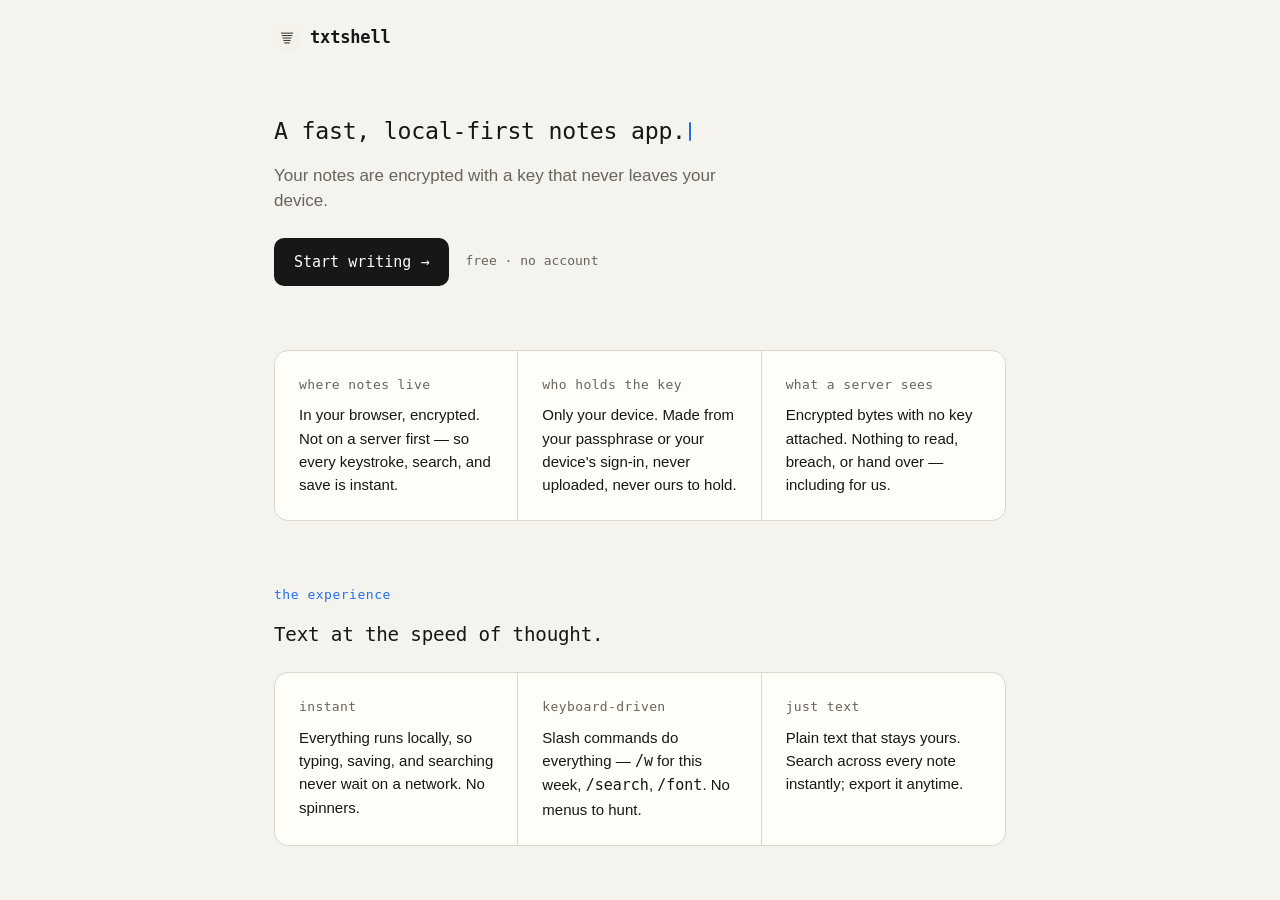
==== index.html @ 30f33d70 "Payments stage 4: copy approved — "Confirm it's you on this device to delete. Try again." Co-Authore" ====
<!DOCTYPE html>
<html lang="en">
  <head>
    <meta charset="UTF-8" />
    <meta name="viewport" content="width=device-width, initial-scale=1.0, viewport-fit=cover" />
    <meta name="description" content="A fast, local-first notes app. Your notes are encrypted with a key that never leaves your device. Not held by us. Unreadable to anyone but you." />
    <title>Txtshell</title>
    <link rel="icon" type="image/svg+xml" href="./logo-shell.svg" />
    <!-- Bump ?v= on every deploy that changes the file — index.html is no-cache,
         so a new URL forces browsers past any stale cached copy. -->
    <link rel="stylesheet" href="./styles.css?v=20261026-1" />
    <!-- Decides before first paint whether the first-visit intro overlay shows,
         so neither first-timers nor returning users see a flash. -->
    <script src="./intro-boot.js?v=20260822-1"></script>
  </head>
  <body>
    <main class="app-shell">
      <header class="topbar">
        <div class="topbar-actions">
          <button id="pinnedButton" class="theme-toggle" type="button" aria-label="Pinned blocks" title="Pinned blocks" aria-expanded="false" aria-controls="pinnedPanel"><svg width="18" height="18" viewBox="0 0 18 18" fill="none" aria-hidden="true"><path d="M9 2.4l2 4.2 4.6.6-3.4 3.2.9 4.6L9 12.8 4.9 15l.9-4.6L2.4 7.2 7 6.6z" stroke="currentColor" stroke-width="1.5" stroke-linejoin="round"/></svg></button>
          <span id="wordCountDisplay" class="word-count-badge" hidden>0 words</span>
          <button id="wordCountToggleButton" class="theme-toggle" type="button" aria-label="Show word count"><svg width="18" height="18" viewBox="0 0 18 18" fill="none" aria-hidden="true"><path d="M3 4.5h12M3 9h12M3 13.5h7" stroke="currentColor" stroke-width="1.5" stroke-linecap="round"/></svg></button>
          <button id="themeToggleButton" class="theme-toggle" type="button" aria-label="Toggle dark mode"><svg width="18" height="18" viewBox="0 0 18 18" fill="none" aria-hidden="true"><circle cx="9" cy="9" r="3.25" stroke="currentColor" stroke-width="1.5"/><path d="M9 1.5v2M9 14.5v2M16.5 9h-2M3.5 9h-2M14.3 3.7l-1.4 1.4M5.1 12.9l-1.4 1.4M14.3 14.3l-1.4-1.4M5.1 5.1L3.7 3.7" stroke="currentColor" stroke-width="1.5" stroke-linecap="round"/></svg></button>
          <button id="syncButton" class="theme-toggle sync-toggle" type="button" aria-label="Sync your notes across devices" title="Sync your notes across devices" hidden><svg width="18" height="18" viewBox="0 0 18 18" fill="none" aria-hidden="true"></svg></button>
          <button id="lockButton" class="theme-toggle lock-toggle" type="button" aria-label="Lock your notes" title="Lock your notes" hidden>
            <svg width="18" height="18" viewBox="0 0 18 18" fill="none" xmlns="http://www.w3.org/2000/svg" aria-hidden="true">
              <rect x="3.5" y="8" width="11" height="8" rx="2" stroke="currentColor" stroke-width="1.5"/>
              <path class="lock-shackle" d="M6 8V5.5a3 3 0 0 1 6 0V8" stroke="currentColor" stroke-width="1.5" stroke-linecap="round"/>
            </svg>
          </button>
        </div>
        <div class="topbar-status">
          <time id="currentDateTime" class="current-datetime" aria-live="polite"></time>
        </div>
      </header>

      <section id="findReplaceBar" class="find-replace-bar" hidden aria-label="Find and replace">
        <input id="findInput" class="find-replace-input" type="text" placeholder="Find" spellcheck="false" autocomplete="off" />
        <span id="findReplaceCount" class="find-replace-count">0 matches</span>
        <input id="replaceInput" class="find-replace-input" type="text" placeholder="Replace" spellcheck="false" autocomplete="off" />
        <button id="findReplaceReplaceButton" class="find-replace-button" type="button">Replace</button>
        <button id="findReplaceReplaceAllButton" class="find-replace-button" type="button">Replace all</button>
        <button id="findReplaceCloseButton" class="find-replace-close" type="button" aria-label="Close find and replace">✕</button>
      </section>

      <form id="composerForm" class="editor-wrap">
        <section id="pinnedPanel" class="pinned-panel" hidden aria-label="Pinned blocks"></section>
        <label class="sr-only" for="entryInput">Type or paste</label>
        <textarea
          id="entryInput"
          name="entryInput"
          spellcheck="false"
          autofocus
          placeholder="Type /about and press enter to get started. Cmd/Ctrl+Enter saves a block. Use the Esc key anytime to come back here."
        ></textarea>
        <section id="commandPalette" class="command-palette" hidden role="listbox" aria-label="Slash commands"></section>
        <section id="symPalette" class="sym-palette" hidden aria-label="Symbol palette"></section>
        <section id="editorSuggestions" class="editor-suggestions" hidden aria-label="Editor suggestions"></section>
        <section id="vaultOverlay" class="vault-overlay" hidden aria-live="polite"></section>
        <section id="inboxView" class="inbox-view" hidden aria-live="polite">
          <div class="inbox-view-header">
            <div class="inbox-view-heading">
              <p class="inbox-view-title">Inbox</p>
              <p id="inboxViewSubtitle" class="inbox-view-subtitle">Loading captures…</p>
            </div>
            <button id="inboxCloseButton" class="search-close" type="button">Close</button>
          </div>
          <ul id="inboxList" class="inbox-list" aria-live="polite"></ul>
        </section>
      </form>

      <!-- First-run nudge to the quick start. Shown once (QUICK_START_KEY);
           the × or launching the cards hides it for good. app.js owns both. -->
      <section id="quickStartHint" class="quick-start-hint" hidden aria-label="Quick start">
        <span>New to Txtshell?</span>
        <button id="quickStartHintLink" class="quick-start-hint-link" type="button">Take the quick start →</button>
        <button id="quickStartHintClose" class="quick-start-hint-close" type="button" aria-label="Dismiss quick start hint">✕</button>
      </section>

      <section id="commandBar" class="command-bar" aria-live="polite">
        <div class="footer-actions">
          <span id="syncIndicator" class="sync-indicator" role="status" aria-live="polite" hidden><span class="sync-label"></span></span>
          <span id="savedCount" class="saved-count" role="button" tabindex="0" aria-label="Search saved blocks">Saved (0)</span>
          <button id="exportButton" class="more-link" type="button" aria-label="Export blocks" data-tooltip="Export all blocks"><svg width="18" height="18" viewBox="0 0 18 18" fill="none" xmlns="http://www.w3.org/2000/svg"><path d="M9 3v9M5.5 8.5 9 12l3.5-3.5M4 14h10" stroke="currentColor" stroke-width="1.5" stroke-linecap="round" stroke-linejoin="round"/></svg></button>
          <button id="shortcutsLink" class="more-link" type="button" aria-label="Reference" data-tooltip="Help"><svg width="18" height="18" viewBox="0 0 18 18" fill="none" xmlns="http://www.w3.org/2000/svg"><circle cx="9" cy="9" r="7.5" stroke="currentColor" stroke-width="1.5"/><text x="9" y="13" text-anchor="middle" fill="currentColor" font-size="11" font-family="var(--font-sans)" font-weight="600">?</text></svg></button>
        </div>
        <span id="composerHint" class="composer-hint" hidden>Ready</span>
        <div id="saveDock" class="save-dock">
          <button id="saveBlockBtn" class="save-block-btn" type="button" aria-label="Save block">Save block</button>
        </div>
      </section>

      <aside id="statusToast" class="status-toast" aria-live="polite"></aside>

      <section id="mergeModal" class="modal-overlay" hidden role="dialog" aria-modal="true" aria-labelledby="mergeModalTitle">
        <div id="mergeModalBackdrop" class="modal-backdrop"></div>
        <form id="mergeModalForm" class="modal-card">
          <p id="mergeModalTitle" class="modal-title"></p>
          <p class="modal-warning">This will replace the originals with a new merged block. This cannot be undone.</p>
          <label class="sr-only" for="mergeOpeningInput">Opening line (optional)</label>
          <input
            id="mergeOpeningInput"
            class="modal-input"
            type="text"
            placeholder="e.g. weekly recap"
            autocomplete="off"
            spellcheck="false"
          />
          <p class="modal-input-label">Opening line (optional)</p>
          <div class="modal-actions">
            <button id="mergeCancelButton" class="modal-button modal-button-secondary" type="button">Cancel</button>
            <button id="mergeConfirmButton" class="modal-button modal-button-primary" type="submit">Merge</button>
          </div>
        </form>
      </section>

      <section id="deleteModal" class="modal-overlay" hidden role="dialog" aria-modal="true" aria-labelledby="deleteModalTitle">
        <div id="deleteModalBackdrop" class="modal-backdrop"></div>
        <form id="deleteModalForm" class="modal-card">
          <p id="deleteModalTitle" class="modal-title"></p>
          <p class="modal-warning">These blocks will be moved to the recent-delete buffer. You can undo this once.</p>
          <div class="modal-actions">
            <button id="deleteCancelButton" class="modal-button modal-button-secondary" type="button">Cancel</button>
            <button id="deleteConfirmButton" class="modal-button modal-button-primary" type="submit">Delete</button>
          </div>
        </form>
      </section>

      <section id="searchMode" class="search-mode" hidden>
        <div class="search-mode-header">
          <p id="searchModeLabel" class="search-mode-label">Search saved blocks</p>
          <div class="search-mode-actions">
            <button id="copySelectedButton" class="undo-button" type="button" hidden></button>
            <button id="mergeSelectedButton" class="undo-button" type="button" hidden></button>
            <button id="deleteSelectedButton" class="undo-button" type="button" hidden></button>
            <button id="searchUndoDeleteButton" class="undo-button" type="button" hidden>Undo delete</button>
            <button id="closeSearchButton" class="search-close" type="button">Close</button>
          </div>
        </div>
        <div class="search-mode-input-wrap">
          <label id="searchInputLabel" class="sr-only" for="searchInput">Search saved blocks</label>
          <input id="searchInput" class="search-input" type="search" placeholder="Search saved blocks" />
          <section id="searchSuggestions" class="search-suggestions" hidden aria-label="Search suggestions"></section>
        </div>
        <section id="entryList" class="entry-list" aria-live="polite"></section>
        <section id="aboutGuide" class="quick-reference qr-guide" hidden>
          <div class="qr-group">
            <p class="qr-title">What is txtshell?</p>
            <p>A fast, local-first text editor. Everything stays on your device — no accounts, no cloud, no tracking. Just type and save.</p>
          </div>
          <div class="qr-group">
            <p class="qr-title">The core loop</p>
            <p><strong>Write.</strong> Type anything in the editor. A block is one note — no title, no formatting, no folders.</p>
            <p><strong>Save.</strong> Press <kbd>⌘</kbd>/<kbd>Ctrl</kbd> + <kbd>⏎</kbd>, or tap <strong>Save block</strong> below the editor.</p>
            <p><strong>Find.</strong> <kbd>⌘</kbd>/<kbd>Ctrl</kbd> + <kbd>K</kbd> (or tap <strong>Saved (N)</strong>) opens search. Or type a word followed by <code>//</code> in the editor and press <kbd>⏎</kbd>.</p>
            <p><strong>Edit.</strong> In search, hit <strong>Edit</strong> on a block — or select it and press <kbd>Shift</kbd> + <kbd>⏎</kbd> — change it, and save again.</p>
            <p><button id="quickStartLinkAbout" class="intro-replay-link" type="button">Take the quick start</button> — the same four steps as short cards.</p>
          </div>
          <div class="qr-group">
            <p class="qr-title">Organise as you go</p>
            <p>Put <code>#tags</code> and <code>@mentions</code> anywhere in a block — search understands them, and several words together match only blocks containing all of them.</p>
            <p><code>/t</code>, <code>/y</code> and <code>/w</code> show today’s, yesterday’s and last week’s blocks. <kbd>☆</kbd> on a block pins it; <code>/pin</code> shows only pinned blocks.</p>
            <p><code>/re</code> reopens your most recent block.</p>
          </div>
          <div class="qr-group">
            <p class="qr-title">Keep it yours</p>
            <p><code>/encrypt</code> locks your blocks with a passphrase that never leaves your device. <code>/export</code> downloads a backup (<code>/export plain</code> for plaintext) and <code>/import</code> restores one.</p>
          </div>
          <div class="qr-group">
            <p class="qr-title">Go further</p>
            <p><code>/q</code> opens the full reference — every command and shortcut, grouped by task.</p>
            <p><button id="introReplayButton" class="intro-replay-link" type="button">Replay the intro</button> — the first-visit screen on why your notes are unreadable to anyone but you.</p>
          </div>
        </section>
        <section id="quickReference" class="quick-reference qr-sheet" hidden>
          <div class="qr-col">
            <div class="qr-group">
              <p class="qr-title">Start here</p>
              <div class="qr-rows">
              <span class="qr-key"><button id="quickStartLinkHelp" class="intro-replay-link" type="button">Quick start</button></span><span class="qr-desc">four short cards on the core loop: write, save, find, edit</span>
              <span class="qr-key"><code>/about</code></span><span class="qr-desc">first-time guide and the pitch</span>
              <span class="qr-key"><code>/q</code> <span class="qr-sep">·</span> <kbd>⌘</kbd>/<kbd>Ctrl</kbd> + <kbd>Shift</kbd> + <kbd>H</kbd></span><span class="qr-desc">this reference (also the <kbd>?</kbd> button in the footer)</span>
              </div>
            </div>
            <div class="qr-group">
              <p class="qr-title">Editor</p>
              <div class="qr-rows">
              <span class="qr-key"><kbd>⌘</kbd>/<kbd>Ctrl</kbd> + <kbd>⏎</kbd></span><span class="qr-desc">save the current block (on a phone with the keyboard up, <kbd>⏎</kbd> alone saves)</span>
              <span class="qr-key"><kbd>Esc</kbd></span><span class="qr-desc">cancel editing and clear the editor — also closes whatever is open</span>
              <span class="qr-key"><kbd>⌘</kbd>/<kbd>Ctrl</kbd> + <kbd>Shift</kbd> + <kbd>⏎</kbd> <span class="qr-sep">·</span> <code>/re</code></span><span class="qr-desc">reopen your most recent block</span>
              <span class="qr-key"><kbd>⌘</kbd>/<kbd>Ctrl</kbd> + <kbd>Shift</kbd> + <kbd>F</kbd></span><span class="qr-desc">find and replace inside the editor</span>
              <span class="qr-key"><kbd>Tab</kbd> / <kbd>Shift</kbd> + <kbd>Tab</kbd></span><span class="qr-desc">indent / outdent</span>
              <span class="qr-key"><code>/500</code></span><span class="qr-desc">set a word/char/line target for the counter (<kbd>Esc</kbd> clears it)</span>
              <span class="qr-key"><code>/font 12</code></span><span class="qr-desc">note font size, 11–24px; <code>/font reset</code> restores 14px</span>
              <span class="qr-key">counter button (top bar)</span><span class="qr-desc">cycle the counter: words / chars / lines / off</span>
              </div>
            </div>
            <div class="qr-group">
              <p class="qr-title">Symbols</p>
              <div class="qr-rows">
              <span class="qr-key"><code>/sym</code> <span class="qr-sep">·</span> <code>;;</code></span><span class="qr-desc">chemistry &amp; math symbol palette — click to insert ₂ → Δ ²⁺ as plain text (<code>;;</code> works after a space or at a line start)</span>
              <span class="qr-key">convert button</span><span class="qr-desc"><code>H_2O</code> → H₂O, <code>Ca^2+</code> → Ca²⁺, <code>∫_0^1</code> → ∫₀¹, <code>e^{-x}</code> → e⁻ˣ; ∞ and π stay as typed</span>
              </div>
            </div>
            <div class="qr-group">
              <p class="qr-title">Find from the editor</p>
              <div class="qr-rows">
              <span class="qr-key"><code>term //</code> + <kbd>⏎</kbd></span><span class="qr-desc">search for that term</span>
              <span class="qr-key"><code>#tag //</code> <span class="qr-sep">·</span> <code>@name //</code> + <kbd>⏎</kbd></span><span class="qr-desc">search filtered to that tag or mention</span>
              <span class="qr-key"><code>term //</code> + <kbd>Shift</kbd> + <kbd>⏎</kbd></span><span class="qr-desc">open the first matching block in the editor</span>
              <span class="qr-key"><code>/-</code> <span class="qr-sep">·</span> <code>/-tag</code></span><span class="qr-desc">pick from your tags; <code>/-tag</code> opens the latest block tagged #tag</span>
              </div>
            </div>
            <div class="qr-group">
              <p class="qr-title">By date</p>
              <div class="qr-rows">
              <span class="qr-key"><code>/t</code> <span class="qr-sep">·</span> <code>/y</code> <span class="qr-sep">·</span> <code>/w</code></span><span class="qr-desc">blocks saved today · yesterday · in the last week</span>
              <span class="qr-key"><code>/ta</code> <span class="qr-sep">·</span> <code>/ya</code> <span class="qr-sep">·</span> <code>/wa</code></span><span class="qr-desc">blocks created <em>or edited</em> today · yesterday · in the last 7 days</span>
              <span class="qr-key"><code>/otd</code></span><span class="qr-desc">on this day: blocks from today’s date in earlier months and years</span>
              </div>
            </div>
          </div>
          <div class="qr-col">
            <div class="qr-group">
              <p class="qr-title">Search</p>
              <div class="qr-rows">
              <span class="qr-key"><kbd>⌘</kbd>/<kbd>Ctrl</kbd> + <kbd>K</kbd> <span class="qr-sep">·</span> Saved (N)</span><span class="qr-desc">open search</span>
              <span class="qr-key">several words</span><span class="qr-desc">only blocks containing all of them; mix in <code>#tag</code> or <code>@name</code> to narrow</span>
              <span class="qr-key"><kbd>↑</kbd>/<kbd>↓</kbd></span><span class="qr-desc">move through results</span>
              <span class="qr-key"><kbd>⏎</kbd></span><span class="qr-desc">expand / collapse the selected block</span>
              <span class="qr-key"><kbd>Shift</kbd> + <kbd>⏎</kbd></span><span class="qr-desc">edit the selected block (also <kbd>⌘</kbd>/<kbd>Ctrl</kbd> + <kbd>Shift</kbd> + <kbd>E</kbd>)</span>
              <span class="qr-key"><kbd>⌘</kbd>/<kbd>Ctrl</kbd> + <kbd>C</kbd></span><span class="qr-desc">copy the selected block (or the whole multi-selection)</span>
              <span class="qr-key"><kbd>⌘</kbd>/<kbd>Ctrl</kbd> + <kbd>⌫</kbd></span><span class="qr-desc">delete the selected block</span>
              <span class="qr-key"><kbd>Shift</kbd> + click <span class="qr-sep">·</span> <kbd>Shift</kbd> + <kbd>↑</kbd>/<kbd>↓</kbd></span><span class="qr-desc">select multiple, then copy, merge or delete</span>
              <span class="qr-key"><kbd>Esc</kbd></span><span class="qr-desc">clear the multi-selection, then close search</span>
              <p class="qr-note">Links inside blocks are clickable and open in a new tab.</p>
              </div>
            </div>
            <div class="qr-group">
              <p class="qr-title">Pins</p>
              <div class="qr-rows">
              <span class="qr-key"><kbd>☆</kbd>/<kbd>★</kbd> on a block</span><span class="qr-desc">pin / unpin</span>
              <span class="qr-key"><code>/pin</code></span><span class="qr-desc">show only pinned blocks</span>
              <span class="qr-key"><kbd>☆</kbd> button (top bar)</span><span class="qr-desc">pinned quick-access panel</span>
              </div>
            </div>
            <div class="qr-group">
              <p class="qr-title">Backup</p>
              <div class="qr-rows">
              <span class="qr-key"><code>/export</code> <span class="qr-sep">·</span> <kbd>↓</kbd> button</span><span class="qr-desc">download an encrypted backup (your notes must be unlocked)</span>
              <span class="qr-key"><code>/export plain</code></span><span class="qr-desc">download an unencrypted plaintext backup</span>
              <span class="qr-key"><code>/import</code></span><span class="qr-desc">restore blocks from an export file</span>
              <span class="qr-key"><code>/wipe</code></span><span class="qr-desc">delete every block on this device</span>
              </div>
            </div>
            <div class="qr-group">
              <p class="qr-title">Encryption</p>
              <div class="qr-rows">
              <span class="qr-key"><code>/encrypt</code></span><span class="qr-desc">encrypt your blocks with a passphrase</span>
              <span class="qr-key"><code>/encrypt change</code></span><span class="qr-desc">change your passphrase</span>
              <span class="qr-key"><code>/encrypt off</code></span><span class="qr-desc">remove encryption and restore plaintext</span>
              <span class="qr-key"><code>/lock</code> <span class="qr-sep">·</span> lock button (top bar)</span><span class="qr-desc">lock your notes — clears them from memory</span>
              <p class="qr-note">Save your recovery key when it is shown: it is the only way back if you forget your passphrase.</p>
              <p class="qr-note"><em>unreadable</em> in the footer count: blocks saved under a different key. They are kept, not shown, and travel with your backups and sync so a device with the right key can read them. If this browser has the wrong key, re-pair it from the device that has your data (/mirror there, /port here). /wipe is the only thing that removes them.</p>
              </div>
            </div>
            <div class="qr-group">
              <p class="qr-title">Sync &amp; phone <span class="qr-title-sub">(needs /encrypt first)</span></p>
              <div class="qr-rows">
              <span class="qr-key"><code>/sync setup</code></span><span class="qr-desc">set the sync Worker URL and auth token</span>
              <span class="qr-key"><code>/mirror</code></span><span class="qr-desc">show a pairing QR to link an iOS device</span>
              <span class="qr-key"><code>/port</code></span><span class="qr-desc">set up this browser from another browser’s pairing data</span>
              <span class="qr-key"><code>/account</code></span><span class="qr-desc">Txtshell sync: sign in, or set it up — your notes come with you, and only you can read them.</span>
              <span class="qr-key"><code>/account devices</code></span><span class="qr-desc">devices on your account; remove one</span>
              <span class="qr-key"><code>/account leave</code></span><span class="qr-desc">stop syncing this device; keep its notes here with a passphrase</span>
              <span class="qr-key"><code>/pull</code></span><span class="qr-desc">get the latest notes from the cloud</span>
              <span class="qr-key"><code>/inbox</code></span><span class="qr-desc">triage captures synced from your phone</span>
              </div>
            </div>
          </div>
        </section>
        <section class="search-shortcuts">
          <span><kbd>↑</kbd>/<kbd>↓</kbd> -> move</span>
          <span><kbd>Enter</kbd> -> expand</span>
          <span><kbd>Shift</kbd> + <kbd>⏎</kbd> -> edit</span>
          <span><kbd>Shift</kbd> + click -> select multiple</span>
          <span><kbd>Esc</kbd> -> back</span>
        </section>
      </section>
    </main>

    <!-- Quick start: a 4-card walkthrough of write / save / find / edit. Never
         auto-shown; reached from the first-run hint bar, /about, or /q. The card
         is rendered by app.js (QUICK_START_STEPS) one step at a time. -->
    <section id="quickStartOverlay" class="modal-overlay quick-start" hidden role="dialog" aria-modal="true" aria-labelledby="quickStartTitle">
      <div id="quickStartBackdrop" class="modal-backdrop"></div>
      <div id="quickStartCard" class="modal-card quick-start-card"></div>
    </section>

    <!-- First-visit intro. intro-boot.js (in <head>) shows it before first paint
         via the html.show-intro class; the /about guide's "Replay the intro"
         button reopens it as .is-open. app.js owns dismissal. -->
    <div id="introOverlay" class="intro-overlay" role="dialog" aria-modal="true" aria-labelledby="introHeadline">
      <div class="intro-inner">
        <header class="intro-brand">
          <img src="./logo-shell.svg" alt="" width="26" height="26" />
          txtshell
        </header>

        <section class="intro-hero">
          <h1 id="introHeadline" class="intro-headline">A fast, local-first notes app.<span class="intro-caret"></span></h1>
          <p class="intro-proof">Your notes are encrypted with a key that never leaves your device.</p>
          <div class="intro-cta-row">
            <button id="introStartButton" class="intro-start" type="button">Start writing <span class="intro-arr">→</span></button>
            <span class="intro-ghost">free · no account</span>
          </div>
        </section>

        <div class="intro-strip">
          <div class="intro-strip-cell">
            <p class="intro-k">where notes live</p>
            <p class="intro-v">In your browser, encrypted. Not on a server first — so every keystroke, search, and save is instant.</p>
          </div>
          <div class="intro-strip-cell">
            <p class="intro-k">who holds the key</p>
            <p class="intro-v">Only your device. Made from your passphrase or your device's sign-in, never uploaded, never ours to hold.</p>
          </div>
          <div class="intro-strip-cell">
            <p class="intro-k">what a server sees</p>
            <p class="intro-v">Encrypted bytes with no key attached. Nothing to read, breach, or hand over — including for us.</p>
          </div>
        </div>

        <section class="intro-how">
          <p class="intro-sec-eyebrow">the experience</p>
          <h2 class="intro-sec-title">Text at the speed of thought.</h2>
          <div class="intro-strip" style="margin-top:var(--intro-s3);">
            <div class="intro-strip-cell">
              <p class="intro-k">instant</p>
              <p class="intro-v">Everything runs locally, so typing, saving, and searching never wait on a network. No spinners.</p>
            </div>
            <div class="intro-strip-cell">
              <p class="intro-k">keyboard-driven</p>
              <p class="intro-v">Slash commands do everything — <span style="font-family:var(--font-mono)">/w</span> for this week, <span style="font-family:var(--font-mono)">/search</span>, <span style="font-family:var(--font-mono)">/font</span>. No menus to hunt.</p>
            </div>
            <div class="intro-strip-cell">
              <p class="intro-k">just text</p>
              <p class="intro-v">Plain text that stays yours. Search across every note instantly; export it anytime.</p>
            </div>
          </div>
        </section>

        <section class="intro-how">
          <p class="intro-sec-eyebrow">how it works</p>
          <h2 class="intro-sec-title">Three ways to use it.</h2>
          <div class="intro-tiers">
            <div class="intro-tier">
              <div class="intro-tier-num">01</div>
              <h3>Free &amp; local</h3>
              <p>Open it and write. Encrypted, stored in your browser locally.</p>
              <div class="intro-tier-price">Free forever</div>
            </div>
            <div class="intro-tier">
              <div class="intro-tier-num">02</div>
              <h3>Self-host sync</h3>
              <p>Sync across devices on your own cloud account. Everything managed by you.</p>
              <div class="intro-tier-price">Free · your infrastructure</div>
            </div>
            <div class="intro-tier">
              <div class="intro-tier-num">03</div>
              <h3>Cloud sync</h3>
              <p>We handle sync across your devices — end-to-end encrypted, unreadable to us.</p>
              <div class="intro-tier-price" data-field="cloud-price">₹1,200 a year<span class="intro-soon" data-field="cloud-status"> · private beta</span></div>
              <div class="intro-tier-note" data-field="cloud-note">About US$14. Shown in your currency at checkout, tax included.</div>
            </div>
          </div>
        </section>

        <footer class="intro-footer">
          <span class="intro-footer-brand">txtshell <span class="intro-footer-credit">· made by Kavan and Claude <span class="intro-heart" role="img" aria-label="with love">♥</span></span></span>
          <nav class="intro-links">
            <a href="/privacy.html">Privacy</a>
            <a href="/terms.html">Terms</a>
            <a href="https://github.com/gitkvn/txtshell" target="_blank" rel="noopener noreferrer">Source</a>
            <a href="https://github.com/gitkvn/txtshell-sync" target="_blank" rel="noopener noreferrer">Self-host</a>
          </nav>
        </footer>
      </div>
    </div>

    <template id="entryTemplate">
      <article class="entry-card collapsed">
        <header class="entry-meta">
          <span class="entry-meta-left">
            <span class="entry-timestamp"></span>
            <span class="entry-stats" hidden></span>
          </span>
          <div class="entry-actions">
            <button class="pin-button" type="button" aria-label="Pin block" aria-pressed="false" title="Pin block">
              ☆
            </button>
            <button class="edit-button" type="button" aria-label="Edit block" title="Edit block">
              Edit
            </button>
            <button class="copy-button" type="button" aria-label="Copy block" title="Copy block">
              Copy
            </button>
            <button class="delete-button" type="button" aria-label="Delete block" title="Delete block">
              Delete
            </button>
          </div>
        </header>
        <pre class="entry-body"></pre>
        <div class="entry-tags"></div>
        <button class="expand-button" type="button" aria-expanded="false">Expand</button>
      </article>
    </template>

    <script src="./qrcode.js" integrity="sha384-74+AUd6tbAWrmm+GTFCXAWWFlqfuBEui1i9+CR7l70syLHvWFw8UwtK7zdW19BZI" crossorigin="anonymous"></script>
    <script src="./bip39-english.js?v=20261008-1"></script>
    <script src="./central.js?v=20261025-3"></script>
    <script src="./app.js?v=20261026-2"></script>
  </body>
</html>
---- styles.css ----
:root {
  color-scheme: light;
  --bg: #f5f3ee;
  --paper: #fffdf8;
  --ink: #171717;
  --muted: #68635b;
  --line: #ddd6ca;
  --accent: #1f6feb;
  --danger: #c2410c;
  --ok: #15803d;
  --radius: 10px;
  --font-sans: -apple-system, BlinkMacSystemFont, "Segoe UI", sans-serif;
  --font-mono: "SFMono-Regular", "Menlo", "Consolas", monospace;
  /* Note text size (default 14px) for both the composer (#entryInput) and
     saved block bodies (.entry-body); /font overrides it inline on <html>,
     and /font reset removes that override so this default applies again.
     Chrome and metadata never read this. */
  --note-font-size: 14px;
}

body[data-theme="dark"] {
  color-scheme: dark;
  --bg: #121212;
  --paper: #1b1b1b;
  --ink: #f3f0e8;
  --muted: #b0a89d;
  --line: #2b2b2b;
  --accent: #7fb2ff;
  --danger: #f59e7a;
  --ok: #6fcf97;
}

* {
  box-sizing: border-box;
}

html,
body {
  margin: 0;
  min-height: 100%;
  background: var(--bg);
  color: var(--ink);
  font-family: var(--font-sans);
}

/* iOS Safari: 100vh is the *large* viewport (toolbar collapsed), so a 100vh
   layout overflows the screen by one toolbar on load and the bottom row hides
   behind it. 100dvh tracks the toolbar as it collapses/expands; browsers
   without dvh keep the 100vh fallback. On desktop they're equal. */
body {
  min-height: 100vh;
  min-height: 100dvh;
}

textarea,
button {
  font: inherit;
}

.app-shell {
  min-height: 100vh;
  min-height: 100dvh;
  display: grid;
  grid-template-rows: auto auto minmax(280px, 1fr) auto auto;
  /* Notch clearance in landscape (viewport-fit=cover); 0 everywhere else. */
  padding-left: env(safe-area-inset-left, 0px);
  padding-right: env(safe-area-inset-right, 0px);
}

.topbar {
  grid-row: 1;
  display: flex;
  justify-content: space-between;
  align-items: center;
  padding: 14px 20px 8px;
  padding-top: calc(14px + env(safe-area-inset-top, 0px));
}

.topbar-actions {
  display: flex;
  align-items: center;
  gap: 12px;
}

.topbar-status {
  display: flex;
  align-items: center;
  gap: 12px;
}

.current-datetime {
  font-size: 0.8125rem; /* 13px chrome baseline (mono reads larger than sans); fixed, not --note-font-size */
  color: var(--muted);
  font-variant-numeric: tabular-nums;
  font-family: var(--font-mono);
  letter-spacing: -0.01em;
}

.theme-toggle {
  border: 0;
  background: transparent;
  color: var(--muted);
  cursor: pointer;
  padding: 4px 6px;
  font-size: 1rem;
  font-family: var(--font-sans);
  border-radius: 999px;
  display: inline-flex;
  align-items: center;
  justify-content: center;
}

.theme-toggle:hover,
.theme-toggle:focus-visible {
  color: var(--accent);
  outline: none;
  background: color-mix(in srgb, var(--paper) 88%, transparent);
}

.theme-toggle.is-active {
  color: var(--accent);
  background: color-mix(in srgb, var(--paper) 84%, transparent);
}

.word-count-badge {
  color: var(--ink);
  background: color-mix(in srgb, var(--paper) 90%, transparent);
  border: 1px solid var(--line);
  border-radius: 999px;
  padding: 4px 10px;
  font-size: 0.8125rem;
  font-family: var(--font-mono);
  font-variant-numeric: tabular-nums;
}

.word-count-badge.is-near-target {
  color: var(--accent);
}

.word-count-badge.is-over-target {
  color: #d1242f;
}

.find-replace-bar {
  grid-row: 2;
  display: flex;
  align-items: center;
  gap: 8px;
  padding: 8px 20px;
  border-bottom: 1px solid var(--line);
  background: color-mix(in srgb, var(--paper) 78%, transparent);
  color: var(--muted);
  font-family: var(--font-sans);
  font-size: 0.88rem;
  flex-wrap: wrap;
}

.find-replace-bar[hidden] {
  display: none;
}

.find-replace-input {
  border: 1px solid var(--line);
  background: var(--paper);
  color: var(--ink);
  border-radius: 6px;
  padding: 5px 10px;
  font-size: 0.85rem;
  font-family: var(--font-sans);
  outline: none;
  min-width: 140px;
}

.find-replace-input:focus {
  border-color: var(--accent);
}

.find-replace-count {
  font-size: 0.82rem;
  color: var(--muted);
  font-variant-numeric: tabular-nums;
  min-width: 68px;
}

.find-replace-button {
  border: 1px solid var(--line);
  background: transparent;
  color: var(--muted);
  border-radius: 6px;
  padding: 5px 10px;
  cursor: pointer;
  font-size: 0.82rem;
  font-family: var(--font-sans);
}

.find-replace-button:hover,
.find-replace-button:focus-visible {
  color: var(--accent);
  border-color: color-mix(in srgb, var(--accent) 35%, var(--line));
  outline: none;
}

.find-replace-close {
  border: 0;
  background: transparent;
  color: var(--muted);
  cursor: pointer;
  padding: 2px 6px;
  font-size: 0.9rem;
  font-family: var(--font-sans);
  margin-left: auto;
}

.find-replace-close:hover,
.find-replace-close:focus-visible {
  color: var(--accent);
  outline: none;
}

.editor-wrap {
  grid-row: 3;
  min-height: 0;
  display: flex;
  flex-direction: column;
  position: relative;
}

#entryInput {
  width: 100%;
  height: 100%;
  min-height: 48vh;
  border: 0;
  outline: none;
  resize: none;
  /* --editor-overscroll: room past the last line (about half the editor) so
     the end of a long note can scroll up to mid-screen. app.js sets it, and
     only once the text itself overflows; a short note keeps 0 (no pointless
     scroll). */
  padding: 12px 20px calc(20px + var(--editor-overscroll, 0px));
  background: transparent;
  color: var(--ink);
  font-family: var(--font-mono);
  font-size: var(--note-font-size);
  line-height: 1.6;
  caret-color: var(--accent);
}

/* Touch devices: with the soft keyboard up the visual viewport is roughly
   half the screen, and a textarea taller than that makes WebKit reveal it by
   aligning its top edge — scrolling the top bar off-screen. A smaller
   minimum (in small-viewport units) keeps the composer inside the visible
   area; the 1fr grid row still lets it grow when the keyboard is closed. */
@media (pointer: coarse) {
  #entryInput {
    min-height: 40vh;
    min-height: 40svh;
  }
}

#entryInput::placeholder {
  color: #9a948a;
}

.editor-suggestions {
  display: flex;
  flex-wrap: wrap;
  gap: 8px;
  padding: 0 20px 14px;
}

.command-palette[hidden],
.editor-suggestions[hidden] {
  display: none;
}

.command-palette {
  display: flex;
  flex-direction: column;
  margin: 0 20px 14px;
  border: 1px solid var(--line);
  border-radius: 8px;
  background: color-mix(in srgb, var(--paper) 96%, var(--ink) 4%);
  max-height: calc(6 * 38px);
  overflow-y: auto;
}

.command-palette-item {
  display: flex;
  align-items: baseline;
  justify-content: space-between;
  gap: 16px;
  border: 0;
  background: transparent;
  color: var(--ink);
  text-align: left;
  padding: 8px 12px;
  cursor: pointer;
  font-family: var(--font-mono);
  font-size: 0.88rem;
  border-bottom: 1px solid color-mix(in srgb, var(--line) 60%, transparent);
}

.command-palette-item:last-child {
  border-bottom: 0;
}

.command-palette-item:hover,
.command-palette-item.is-selected {
  background: color-mix(in srgb, var(--paper) 92%, var(--accent) 12%);
  color: var(--accent);
  outline: none;
}

.command-palette-name {
  font-weight: 600;
  white-space: nowrap;
}

.command-palette-desc {
  color: var(--muted);
  font-family: var(--font-sans);
  font-size: 0.82rem;
  text-align: right;
}

.command-palette-item:hover .command-palette-desc,
.command-palette-item.is-selected .command-palette-desc {
  color: color-mix(in srgb, var(--accent) 70%, var(--muted));
}

.command-bar {
  grid-row: 5;
  display: flex;
  justify-content: space-between;
  align-items: center;
  gap: 16px;
  padding: 8px 24px;
  padding-bottom: calc(8px + env(safe-area-inset-bottom, 0px));
  border-top: 1px solid var(--line);
  border-bottom: 1px solid var(--line);
  color: var(--muted);
  font-size: 0.8125rem;
  background: color-mix(in srgb, var(--paper) 78%, transparent);
  /* Footer chrome (Saved count, sync status, composer hint) is mono to match
     the editor; .saved-count / .composer-hint / .sync-indicator inherit this. */
  font-family: var(--font-mono);
}

.composer-hint {
  color: var(--ink);
  opacity: 0.78;
}

.footer-actions {
  display: flex;
  align-items: center;
  gap: 20px;
  min-width: 0;
  flex-wrap: wrap;
  justify-content: flex-end;
}

.saved-count {
  color: var(--muted);
  letter-spacing: -0.01em;
  cursor: pointer;
  display: inline-flex;
  align-items: center;
  /* Horizontal padding enlarges the tap target; negative margin cancels the
     visual growth so the desktop footer spacing is unchanged. */
  padding: 4px 8px;
  margin: -4px -8px;
  border-radius: 7px;
  transition: color 120ms ease, background-color 120ms ease;
  -webkit-tap-highlight-color: transparent;
}

.saved-count:hover,
.saved-count:focus-visible {
  color: var(--accent);
  background: var(--line);
  outline: none;
}

.saved-count:active {
  background: var(--line);
  filter: brightness(0.96);
}

/* Persistent ambient sync indicator. Lives next to "Saved (N)". Steady-state
   success is passive (a quiet dot); a failure stays visible with its reason
   until the next successful sync clears it. */
.sync-indicator {
  display: inline-flex;
  align-items: center;
  gap: 6px;
  color: var(--muted);
  font-size: 0.8125rem;
  letter-spacing: -0.01em;
  position: relative;
}

.sync-indicator.is-actionable {
  cursor: pointer;
  text-decoration: underline;
  text-underline-offset: 2px;
}

.sync-indicator.is-actionable:hover,
.sync-indicator.is-actionable:focus-visible {
  color: var(--accent);
  outline: none;
}

.sync-indicator[hidden] {
  display: none;
}

.sync-indicator .sync-label {
  white-space: nowrap;
}

/* Synced and syncing: quiet text ("Synced · 2 min ago", "Syncing…"). */
.sync-indicator.is-ok,
.sync-indicator.is-syncing {
  color: var(--muted);
}

/* Failed: standing signal in the danger colour, with a short reason. */
.sync-indicator.is-failed {
  color: var(--danger);
}

.sync-indicator.is-failed:not(.is-actionable) {
  cursor: default;
}

/* Full reason on hover, reusing the footer tooltip pattern. */
.sync-indicator[data-tooltip]::after {
  content: attr(data-tooltip);
  position: absolute;
  bottom: calc(100% + 6px);
  left: 50%;
  transform: translateX(-50%);
  padding: 4px 8px;
  border-radius: 4px;
  background: var(--ink);
  color: var(--paper);
  font-size: 0.78rem;
  font-family: var(--font-mono);
  white-space: nowrap;
  pointer-events: none;
  opacity: 0;
  transition: opacity 120ms ease 0ms;
  z-index: 10;
}

.sync-indicator[data-tooltip]:hover::after {
  opacity: 1;
  transition-delay: 400ms;
}

.undo-button {
  border: 0;
  background: transparent;
  color: var(--accent);
  cursor: pointer;
  padding: 0;
  font-size: 0.88rem;
  font-family: var(--font-sans);
}

.undo-button:hover,
.undo-button:focus-visible {
  text-decoration: underline;
  outline: none;
}

/* Persistent "Save block" action. Sits at the right of the footer on every
   platform; on mobile it detaches to float above the on-screen keyboard (see
   .save-dock.is-floating below). */
.save-dock {
  display: flex;
  align-items: center;
  justify-content: flex-end;
  flex: 0 0 auto;
}

.save-block-btn {
  border: 0.5px solid var(--line);
  border-radius: var(--radius);
  background: var(--paper);
  color: var(--ink);
  cursor: pointer;
  font-family: var(--font-mono);
  font-size: 0.8125rem;
  font-weight: 500;
  padding: 10px 20px;
  box-shadow: 0 1px 0 rgba(0, 0, 0, 0.02);
  transition: border-color 120ms ease, background-color 120ms ease;
  -webkit-tap-highlight-color: transparent;
}

.save-block-btn:hover,
.save-block-btn:focus-visible {
  border-color: color-mix(in srgb, var(--line) 45%, var(--muted));
  background: color-mix(in srgb, var(--paper) 92%, var(--ink));
  outline: none;
}

.save-block-btn:active {
  background: color-mix(in srgb, var(--paper) 86%, var(--ink));
}

/* Floated above the keyboard: the dock becomes a minimal full-width bar pinned
   to the bottom of the layout viewport, then translated up onto the keyboard's
   top edge by JS. Opaque app surface + top border so editor text never shows
   through. Only the Save button floats — the status cluster stays in the footer
   (off-screen behind the keyboard, which is fine). */
.save-dock.is-floating {
  position: fixed;
  left: 0;
  right: 0;
  bottom: 0;
  z-index: 40;
  padding: 8px 14px;
  padding-bottom: calc(8px + env(safe-area-inset-bottom, 0px));
  background: var(--paper);
  border-top: 1px solid var(--line);
  will-change: transform;
}

.more-link {
  border: 0;
  background: transparent;
  color: var(--muted);
  cursor: pointer;
  padding: 0;
  font-size: 0.88rem;
  font-family: var(--font-mono);
  opacity: 0.78;
  display: inline-flex;
  align-items: center;
}

.more-link:hover,
.more-link:focus-visible {
  color: var(--accent);
  outline: none;
}

.more-link[data-tooltip] {
  position: relative;
}

.more-link[data-tooltip]::after {
  content: attr(data-tooltip);
  position: absolute;
  bottom: calc(100% + 6px);
  left: 50%;
  transform: translateX(-50%);
  padding: 4px 8px;
  border-radius: 4px;
  background: var(--ink);
  color: var(--paper);
  font-size: 0.78rem;
  font-family: var(--font-mono);
  white-space: nowrap;
  pointer-events: none;
  opacity: 0;
  transition: opacity 120ms ease 0ms;
  z-index: 10;
}

.more-link[data-tooltip]:hover::after,
.more-link[data-tooltip]:focus-visible::after {
  opacity: 1;
  transition-delay: 400ms;
}

kbd {
  display: inline-flex;
  align-items: center;
  justify-content: center;
  min-height: 1.45rem;
  padding: 0 0.42rem;
  border: 1px solid color-mix(in srgb, var(--line) 88%, var(--ink) 12%);
  border-bottom-width: 2px;
  border-radius: 0.42rem;
  background: color-mix(in srgb, var(--paper) 96%, transparent);
  color: var(--ink);
  font-family: var(--font-sans);
  font-size: 0.78rem;
  font-weight: 500;
  line-height: 1;
  vertical-align: middle;
  box-shadow: 0 1px 0 rgba(23, 23, 23, 0.03);
}

.status-toast {
  position: fixed;
  left: 50%;
  bottom: env(safe-area-inset-bottom, 0px);
  transform: translateX(-50%) translateY(100%);
  z-index: 30;
  max-width: min(320px, calc(100vw - 32px));
  padding: 10px 12px;
  border: 1px solid rgba(23, 23, 23, 0.08);
  border-radius: 12px 12px 0 0;
  background: color-mix(in srgb, var(--paper) 96%, transparent);
  color: var(--ink);
  box-shadow: 0 -4px 16px rgba(23, 23, 23, 0.06);
  font-size: 0.88rem;
  font-family: var(--font-mono);
  text-align: center;
  opacity: 0;
  transition: transform 0.25s ease, opacity 0.25s ease;
  pointer-events: none;
}

.status-toast.is-visible {
  transform: translateX(-50%) translateY(0);
  opacity: 1;
  pointer-events: auto;
}

.status-toast.is-hint {
  max-width: min(420px, calc(100vw - 32px));
  border-left: 3px solid var(--accent);
  background: color-mix(in srgb, var(--paper) 98%, var(--accent) 4%);
}

.search-mode {
  position: fixed;
  inset: 0;
  z-index: 20;
  display: grid;
  grid-template-rows: auto auto minmax(0, 1fr);
  /* Opaque: the editor's placeholder and text must not ghost through
     behind results or the /about and /q sheets. */
  background: var(--bg);
  padding: env(safe-area-inset-top, 0px) env(safe-area-inset-right, 0px)
    env(safe-area-inset-bottom, 0px) env(safe-area-inset-left, 0px);
}

.search-mode[hidden] {
  display: none;
}

.search-mode-header {
  display: flex;
  align-items: center;
  justify-content: space-between;
  gap: 16px;
  padding: 22px 20px 8px;
}

.search-mode-actions {
  display: flex;
  align-items: center;
  gap: 16px;
}

.search-mode-label {
  margin: 0;
  color: var(--muted);
  font-family: var(--font-mono);
  font-size: 0.8125rem; /* 13px chrome baseline; fixed, not --note-font-size */
  letter-spacing: -0.01em;
}

.search-close {
  border: 0;
  background: transparent;
  color: var(--muted);
  cursor: pointer;
  padding: 0;
  font-family: var(--font-mono);
  font-size: 0.8125rem; /* 13px chrome baseline; fixed, not --note-font-size */
}

.search-close:hover,
.search-close:focus-visible {
  color: var(--accent);
  outline: none;
}

.search-mode-input-wrap {
  padding: 0 20px;
}

.search-input {
  width: 100%;
  border: 1px solid var(--line);
  background: var(--paper);
  color: var(--ink);
  border-radius: 10px;
  padding: 14px 16px;
  outline: none;
  font-size: 0.875rem; /* 14px — matches the editor's default typing size; 1rem mono read oversized next to 13px chrome */
  font-family: var(--font-mono);
}

.search-input:focus {
  border-color: var(--accent);
}

.search-suggestions {
  display: flex;
  flex-wrap: wrap;
  gap: 8px;
  padding-top: 10px;
}

.search-suggestion {
  border: 1px solid var(--line);
  background: color-mix(in srgb, var(--paper) 92%, transparent);
  color: var(--muted);
  border-radius: 999px;
  padding: 4px 10px;
  cursor: pointer;
  font-size: 0.8125rem; /* 13px chrome baseline; fixed, not --note-font-size */
  font-family: var(--font-mono);
}

.search-suggestion:hover,
.search-suggestion:focus-visible,
.search-suggestion.is-selected {
  color: var(--accent);
  border-color: color-mix(in srgb, var(--accent) 35%, var(--line));
  outline: none;
  background: color-mix(in srgb, var(--paper) 98%, var(--accent) 8%);
}

.editor-suggestions .search-suggestion {
  font-size: 0.78rem;
}

.entry-list {
  padding: 10px 20px 28px;
  overflow: auto;
}

.entry-card {
  border-bottom: 1px solid color-mix(in srgb, var(--line) 60%, transparent);
  padding: 14px 8px 16px;
  cursor: pointer;
  border-radius: 8px;
}

.entry-card:first-child {
  padding-top: 18px;
}

.entry-card.is-selected {
  background: color-mix(in srgb, var(--paper) 92%, var(--accent) 12%);
}

.entry-meta {
  display: flex;
  align-items: center;
  justify-content: space-between;
  margin-bottom: 6px;
}

.entry-actions {
  display: flex;
  align-items: center;
  gap: 12px;
}

.entry-meta-left {
  display: flex;
  align-items: baseline;
  gap: 10px;
}

.entry-timestamp {
  color: var(--muted);
  font-size: 0.85rem;
  font-variant-numeric: tabular-nums;
  letter-spacing: -0.01em;
}

/* Word count for long blocks, visible only while the block is expanded. */
.entry-stats {
  color: var(--muted);
  font-size: 0.78rem;
  font-variant-numeric: tabular-nums;
}

.entry-card.collapsed .entry-stats {
  display: none;
}

.copy-button,
.delete-button,
.edit-button,
.pin-button {
  border: 0;
  background: transparent;
  color: var(--muted);
  padding: 2px 0;
  cursor: pointer;
  font-size: 0.8rem;
  font-family: var(--font-sans);
}

.copy-button:hover,
.copy-button:focus-visible,
.edit-button:hover,
.edit-button:focus-visible,
.delete-button:hover,
.delete-button:focus-visible,
.pin-button:hover,
.pin-button:focus-visible {
  color: var(--accent);
  outline: none;
}

.pin-button[aria-pressed="true"] {
  color: var(--accent);
}

.delete-button.is-confirming {
  color: #d1242f;
  font-weight: 600;
}

.entry-body {
  margin: 0;
  white-space: pre-wrap;
  word-break: break-word;
  font-family: var(--font-mono);
  font-size: var(--note-font-size); /* scales with /font, like the composer */
  line-height: 1.6;
  opacity: 0.96;
}

.entry-link {
  color: var(--accent);
  text-decoration: underline;
  text-decoration-color: color-mix(in srgb, var(--accent) 45%, transparent);
  text-underline-offset: 2px;
}

.entry-link:hover,
.entry-link:focus-visible {
  text-decoration-color: var(--accent);
}

.entry-body mark {
  background: color-mix(in srgb, var(--accent) 22%, transparent);
  color: inherit;
  border-radius: 3px;
  padding: 0 1px;
}

.entry-tags {
  display: flex;
  flex-wrap: wrap;
  gap: 8px;
  margin-top: 10px;
}

.tag-chip {
  border: 1px solid var(--line);
  background: color-mix(in srgb, var(--paper) 92%, transparent);
  color: var(--muted);
  border-radius: 999px;
  padding: 3px 9px;
  cursor: pointer;
  font-size: 0.78rem;
  font-family: var(--font-sans);
}

.tag-chip:hover,
.tag-chip:focus-visible {
  color: var(--accent);
  border-color: color-mix(in srgb, var(--accent) 35%, var(--line));
  outline: none;
}

.mention-chip {
  border-style: dashed;
}

/* /inbox full-view triage — composer stays visible (compacted) above the list */
.inbox-view {
  display: none;
  flex-direction: column;
  flex: 1 1 auto;
  min-height: 0;
  padding: 0 20px 16px;
}

.editor-wrap.is-inbox #entryInput,
.editor-wrap.is-inbox .sym-palette {
  min-height: 0;
  height: auto;
  flex: 0 0 auto;
  padding-bottom: 12px;
}

.editor-wrap.is-inbox .inbox-view {
  display: flex;
}

.inbox-view-header {
  display: flex;
  align-items: flex-start;
  justify-content: space-between;
  gap: 12px;
  padding-bottom: 10px;
  border-bottom: 1px solid var(--line);
}

.inbox-view-title {
  margin: 0;
  font-size: 1rem;
  font-weight: 600;
  color: var(--ink);
}

.inbox-view-subtitle {
  margin: 2px 0 0;
  font-size: 0.82rem;
  color: var(--muted);
}

.inbox-list {
  list-style: none;
  margin: 0;
  padding: 0;
  overflow-y: auto;
  min-height: 0;
  flex: 1 1 auto;
}

.inbox-empty {
  color: var(--muted);
  font-size: 0.9rem;
  padding: 16px 8px;
}

.inbox-entry {
  border-bottom: 1px solid color-mix(in srgb, var(--line) 60%, transparent);
  padding: 14px 8px 16px;
}

.inbox-entry.is-undecryptable {
  opacity: 0.8;
}

.inbox-entry-meta {
  color: var(--muted);
  font-size: 0.85rem;
  font-variant-numeric: tabular-nums;
  letter-spacing: -0.01em;
  margin: 0 0 6px;
}

.inbox-entry-text {
  margin: 0 0 12px;
  white-space: pre-wrap;
  word-break: break-word;
  font-family: var(--font-mono);
  font-size: 0.95rem;
  line-height: 1.6;
  color: var(--ink);
}

.inbox-entry-text.inbox-entry-error {
  font-family: var(--font-sans);
  color: var(--muted);
  font-style: italic;
}

.inbox-entry-actions {
  display: flex;
  gap: 10px;
}

.inbox-entry-actions button {
  border: 1px solid var(--line);
  background: transparent;
  color: var(--muted);
  border-radius: 8px;
  padding: 6px 14px;
  cursor: pointer;
  font-size: 0.82rem;
  font-family: var(--font-sans);
}

.inbox-entry-actions button:hover,
.inbox-entry-actions button:focus-visible {
  color: var(--accent);
  border-color: color-mix(in srgb, var(--accent) 35%, var(--line));
  outline: none;
}

.inbox-entry-actions button.inbox-action-primary {
  color: var(--paper);
  background: var(--ink);
  border-color: var(--ink);
}

.inbox-entry-actions button.inbox-action-primary:hover,
.inbox-entry-actions button.inbox-action-primary:focus-visible {
  color: var(--paper);
  opacity: 0.88;
}

.entry-card.collapsed .entry-body {
  max-height: 6.35em;
  overflow: hidden;
}

.entry-card.collapsed .entry-body::after {
  content: "";
  display: block;
  pointer-events: none;
  height: 1.8em;
  margin-top: -1.8em;
  background: linear-gradient(to bottom, color-mix(in srgb, var(--bg) 0%, transparent), color-mix(in srgb, var(--bg) 86%, transparent));
}

.expand-button {
  border: 0;
  background: transparent;
  color: var(--muted);
  padding: 10px 0 0;
  cursor: pointer;
  font-size: 0.82rem;
  font-family: var(--font-sans);
}

.expand-button:hover,
.expand-button:focus-visible {
  color: var(--accent);
  outline: none;
}

.date-group-label {
  /* Stays pinned to the top of the scrolling list so long views keep their
     place ("This week", "Older") visible while scrolling. */
  position: sticky;
  top: 0;
  z-index: 1;
  background: var(--bg);
  margin: 0;
  padding: 14px 0 6px;
  color: var(--muted);
  font-size: 0.72rem;
  font-weight: 600;
  text-transform: uppercase;
  letter-spacing: 0.06em;
}

.empty-state {
  padding: 18px 0 8px;
  color: var(--muted);
  font-size: 0.92rem;
}

.quick-reference {
  padding: 10px 20px 8px;
  color: var(--ink);
  columns: 2;
  column-gap: 32px;
}

.qr-group {
  break-inside: avoid;
}

.quick-reference p {
  margin: 0 0 10px;
}

@media (max-width: 600px) {
  .quick-reference {
    columns: 1;
  }
}

/* /about guide: one narrow prose column with the same mono headings as /q. */
.qr-guide[hidden],
.qr-sheet[hidden] {
  display: none;
}

.qr-guide {
  columns: auto;
  display: flex;
  flex-direction: column;
  gap: 22px;
  max-width: 720px;
  padding-bottom: 20px;
}

.qr-guide p {
  margin: 0 0 8px;
  font-size: 0.9375rem;
  line-height: 1.55;
}

.qr-guide p:last-child {
  margin-bottom: 0;
}

/* /q reference sheet: a grid of task groups, each a key -> description table.
   /about keeps the prose .quick-reference layout above; only #quickReference
   carries .qr-sheet. */
.qr-sheet {
  columns: auto;
  display: grid;
  grid-template-columns: 1fr 1fr;
  gap: 24px 40px;
  align-items: start;
  padding-bottom: 20px;
}

.qr-col {
  display: flex;
  flex-direction: column;
  gap: 26px;
  min-width: 0;
}

.qr-title {
  margin: 0 0 8px;
  padding-bottom: 6px;
  border-bottom: 1px solid var(--line);
  font-family: var(--font-mono);
  font-size: 0.78rem;
  font-weight: 600;
  letter-spacing: 0.04em;
  text-transform: uppercase;
  color: var(--muted);
}

.qr-title-sub {
  font-weight: 400;
  text-transform: none;
  letter-spacing: 0;
}

.qr-rows {
  display: grid;
  grid-template-columns: fit-content(48%) 1fr;
  column-gap: 14px;
  row-gap: 7px;
  align-items: baseline;
  font-size: 0.9rem;
}

.qr-key {
  font-family: var(--font-mono);
  font-size: 0.82rem;
  line-height: 1.6;
  color: var(--ink);
}

.qr-key kbd {
  vertical-align: baseline;
}

.qr-sep {
  margin: 0 3px;
  color: var(--muted);
}

.qr-desc {
  line-height: 1.5;
  color: var(--ink);
}

.qr-sheet .qr-note {
  grid-column: 1 / -1;
  margin: 2px 0 0;
  font-size: 0.84rem;
  color: var(--muted);
}

@media (max-width: 700px) {
  .qr-sheet {
    grid-template-columns: 1fr;
    gap: 20px;
  }
  .qr-col {
    gap: 20px;
  }
  .qr-rows {
    grid-template-columns: 1fr;
    row-gap: 2px;
  }
  .qr-desc {
    margin-bottom: 8px;
    padding-left: 10px;
    border-left: 2px solid var(--line);
  }
}

.search-shortcuts {
  display: flex;
  gap: 16px;
  flex-wrap: wrap;
  padding: 0 20px 18px;
  color: var(--muted);
  font-size: 0.82rem;
  border-top: 1px solid var(--line);
  opacity: 0.82;
}

.sr-only {
  position: absolute;
  width: 1px;
  height: 1px;
  padding: 0;
  margin: -1px;
  overflow: hidden;
  clip: rect(0, 0, 0, 0);
  white-space: nowrap;
  border: 0;
}

/* The top-bar cloud (dev walk, 2026-10-12): the attention dot in the accent colour. */
.sync-toggle[hidden] {
  display: none;
}

.sync-toggle .sync-attention-dot {
  color: var(--accent);
}

.lock-toggle[data-state="locked"],
.lock-toggle[data-state="unlocked"] {
  color: var(--accent);
}

.vault-overlay {
  position: absolute;
  inset: 0;
  display: flex;
  align-items: center;
  justify-content: center;
  padding: 20px;
  z-index: 5;
  background: color-mix(in srgb, var(--bg) 92%, transparent);
}

.vault-overlay[hidden] {
  display: none;
}

.vault-card {
  width: min(360px, 100%);
  padding: 28px 24px;
  background: var(--paper);
  border: 1px solid var(--line);
  border-radius: 14px;
  box-shadow: 0 8px 32px rgba(23, 23, 23, 0.06);
  font-family: var(--font-sans);
}

.vault-icon {
  display: block;
  margin: 0 auto 16px;
  color: var(--muted);
}

.vault-title {
  font-size: 1rem;
  font-weight: 500;
  text-align: center;
  margin: 0 0 4px;
  color: var(--ink);
}

.vault-subtitle {
  font-size: 0.85rem;
  color: var(--muted);
  text-align: center;
  margin: 0 0 20px;
  line-height: 1.45;
}

.vault-input {
  width: 100%;
  border: 1px solid var(--line);
  background: var(--bg);
  color: var(--ink);
  border-radius: 10px;
  padding: 12px 14px;
  outline: none;
  font-size: 0.95rem;
  font-family: var(--font-mono);
  margin-bottom: 12px;
  text-align: center;
  letter-spacing: 0.15em;
}

.vault-input:focus {
  border-color: var(--accent);
}

.vault-input::placeholder {
  letter-spacing: normal;
  font-family: var(--font-sans);
  color: #9a948a;
}

.vault-textarea {
  text-align: left;
  letter-spacing: normal;
  font-size: 0.8rem;
  line-height: 1.4;
  resize: vertical;
  word-break: break-all;
}

.vault-strength {
  font-size: 0.85rem;
  text-align: center;
  margin: 4px 0 10px;
  font-family: var(--font-sans);
  color: var(--muted);
  min-height: 1.1em;
}

.vault-strength[data-state="weak"] {
  color: #b8404a;
}

.vault-strength[data-state="medium"] {
  color: #b87830;
}

.vault-strength[data-state="strong"] {
  color: #4a8a4a;
}

.vault-button {
  width: 100%;
  padding: 11px;
  border: none;
  border-radius: 10px;
  background: var(--ink);
  color: var(--paper);
  font-size: 0.9rem;
  font-family: var(--font-sans);
  font-weight: 500;
  cursor: pointer;
}

.vault-button:hover,
.vault-button:focus-visible {
  opacity: 0.88;
  outline: none;
}

.vault-button:disabled {
  opacity: 0.4;
  cursor: not-allowed;
}

.vault-button:disabled:hover,
.vault-button:disabled:focus-visible {
  opacity: 0.4;
}

.vault-button.danger {
  background: #d1242f;
  color: #fff;
}

.wipe-warning {
  font-size: 0.85rem;
  color: #d1242f;
  text-align: center;
  margin: 0 0 20px;
  line-height: 1.45;
}

.vault-button.secondary {
  background: transparent;
  color: var(--accent);
  border: 1px solid var(--line);
  margin-top: 8px;
}

.vault-link {
  display: block;
  text-align: center;
  margin-top: 14px;
  font-size: 0.82rem;
  color: var(--muted);
  cursor: pointer;
  background: none;
  border: 0;
  width: 100%;
  font-family: var(--font-sans);
  padding: 4px 0;
}

.vault-link:hover,
.vault-link:focus-visible {
  color: var(--accent);
  outline: none;
}

/* The last resort on a lock card (Wipe): present, never prominent. */
.vault-link.quiet {
  margin-top: 22px;
  font-size: 0.75rem;
  opacity: 0.7;
}

/* The way on from an error line ("No account uses that email." → Get cloud sync): the accent, so it
   reads as something to tap rather than a label. */
.vault-link.lead {
  margin: -4px 0 12px;
  color: var(--accent);
  text-decoration: underline;
  text-underline-offset: 3px;
}

/* Phrase entry on a cold device: twelve numbered boxes (the textarea on narrow screens). */
.phrase-cells {
  display: grid;
  grid-template-columns: repeat(3, minmax(0, 1fr));
  gap: 8px;
  margin: 0 0 6px;
}

.phrase-cell {
  display: flex;
  align-items: center;
  gap: 6px;
  border: 1px solid var(--line);
  border-radius: 8px;
  padding: 6px 8px;
  background: var(--bg);
  min-width: 0;
}

.phrase-cell:focus-within {
  border-color: var(--accent);
}

.phrase-cell.is-invalid {
  border-color: #d1242f;
}

.phrase-cell span {
  font-size: 0.72rem;
  color: var(--muted);
  min-width: 1.4em;
  text-align: right;
}

.phrase-cell input {
  border: 0;
  outline: none;
  background: transparent;
  color: var(--ink);
  width: 100%;
  min-width: 0;
  font-family: var(--font-mono);
  font-size: 0.85rem;
  padding: 2px 0;
}

.phrase-hint {
  font-size: 0.75rem;
  color: var(--muted);
  text-align: center;
  min-height: 1.1em;
  margin: 0 0 10px;
}

/* The signed-out card: a rule between its two paths (Sign in / Get cloud sync), and the small
   print at the foot. */
.vault-divider {
  border: 0;
  border-top: 1px solid var(--line);
  margin: 18px 0 14px;
}

.vault-fine {
  font-size: 0.72rem;
  color: var(--muted);
  text-align: center;
  margin: 12px 0 0;
  line-height: 1.4;
}

/* A soft, non-alarming note under the unlock button when the browser is offline. */
.vault-advisory {
  font-size: 0.78rem;
  color: var(--muted);
  text-align: center;
  margin: 10px 0 0;
  line-height: 1.4;
}

.recovery-key {
  background: var(--bg);
  border: 1px dashed var(--line);
  border-radius: 10px;
  padding: 14px;
  margin-bottom: 16px;
  text-align: center;
}

.recovery-key code {
  font-family: var(--font-mono);
  font-size: 0.88rem;
  word-break: break-all;
  line-height: 1.6;
  color: var(--ink);
}

.recovery-warning {
  font-size: 0.8rem;
  color: #d1242f;
  text-align: center;
  margin: 0 0 16px;
  line-height: 1.45;
}

.vault-error {
  font-size: 0.82rem;
  color: #d1242f;
  text-align: center;
  margin: 0 0 12px;
}

.encrypting-status {
  text-align: center;
  color: var(--muted);
  font-size: 0.88rem;
  padding: 12px 0;
}

.encrypting-status .dot {
  display: inline-block;
  animation: vault-pulse 1.2s infinite;
}

@keyframes vault-pulse {
  0%, 100% { opacity: 0.3; }
  50% { opacity: 1; }
}

/* Search-result cards are shift-click multi-selectable. Without this, a
   shift-click extends the browser's native text selection on mousedown
   (before our click handler can preventDefault), painting ragged highlight
   runs over the card on top of .is-multi-selected. Blocks are the selection
   unit here; users expand/copy a block to get at its text. */
.search-mode .entry-card {
  -webkit-user-select: none;
  user-select: none;
}

/* ...but the note text itself stays selectable so a word or line can be
   drag-selected and copied without opening the block in the editor. */
.search-mode .entry-card .entry-body {
  -webkit-user-select: text;
  user-select: text;
}

.entry-card.is-multi-selected {
  box-shadow: inset 3px 0 0 var(--accent);
}

.modal-overlay {
  position: fixed;
  inset: 0;
  z-index: 40;
  display: flex;
  align-items: center;
  justify-content: center;
  padding: 20px;
}

.modal-overlay[hidden] {
  display: none;
}

.modal-backdrop {
  position: absolute;
  inset: 0;
  background: color-mix(in srgb, var(--bg) 82%, transparent);
}

.modal-card {
  position: relative;
  width: min(380px, 100%);
  padding: 26px 26px 22px;
  background: var(--paper);
  border: 1px solid var(--line);
  border-radius: 14px;
  box-shadow: 0 8px 32px color-mix(in srgb, var(--ink) 16%, transparent);
  font-family: var(--font-sans);
}

.modal-title {
  font-size: 1rem;
  font-weight: 600;
  margin: 0 0 10px;
  color: var(--ink);
}

.modal-warning {
  font-size: 0.88rem;
  color: var(--muted);
  line-height: 1.5;
  margin: 0 0 18px;
}

.modal-input {
  width: 100%;
  border: 1px solid var(--line);
  background: var(--bg);
  color: var(--ink);
  border-radius: 10px;
  padding: 11px 13px;
  outline: none;
  font-size: 0.92rem;
  font-family: var(--font-sans);
  margin-bottom: 6px;
}

.modal-input:focus {
  border-color: var(--accent);
}

.modal-input::placeholder {
  color: color-mix(in srgb, var(--muted) 80%, transparent);
}

.modal-input-label {
  font-size: 0.78rem;
  color: var(--muted);
  margin: 0 0 16px 2px;
}

.modal-actions {
  display: flex;
  align-items: center;
  justify-content: flex-end;
  gap: 10px;
}

.modal-button {
  padding: 9px 16px;
  border-radius: 10px;
  font-size: 0.88rem;
  font-family: var(--font-sans);
  font-weight: 500;
  cursor: pointer;
  border: 1px solid transparent;
}

.modal-button-primary {
  background: var(--ink);
  color: var(--paper);
}

.modal-button-primary:hover,
.modal-button-primary:focus-visible {
  opacity: 0.88;
  outline: none;
}

.modal-button-secondary {
  background: transparent;
  color: var(--muted);
  border-color: var(--line);
}

.modal-button-secondary:hover,
.modal-button-secondary:focus-visible {
  color: var(--accent);
  border-color: color-mix(in srgb, var(--accent) 35%, var(--line));
  outline: none;
}

@media (max-width: 700px) {
  .topbar,
  .command-bar,
  .search-mode-header,
  .search-mode-input-wrap,
  .search-shortcuts,
  .entry-list,
  #entryInput,
  .editor-suggestions,
  .find-replace-bar {
    padding-left: 14px;
    padding-right: 14px;
  }

  .topbar {
    align-items: flex-start;
    gap: 10px;
    flex-direction: column;
  }

  .status-toast {
    left: 50%;
    right: auto;
    bottom: 0;
  }

  .command-bar {
    flex-direction: column;
  }

  .footer-actions {
    width: 100%;
    justify-content: space-between;
  }

  /* Docked in the footer (keyboard closed): full-width, finger-friendly. */
  .save-dock {
    width: 100%;
  }

  .save-block-btn {
    width: 100%;
    min-height: 44px;
  }

  /* Floated above the keyboard: shrink back to an auto-width, right-aligned
     button on the minimal bar. */
  .save-dock.is-floating .save-block-btn {
    width: auto;
    min-width: 120px;
  }

  /* Keep the last editor line clear of the floating Save bar. */
  body.keyboard-open #entryInput {
    padding-bottom: max(64px, calc(20px + var(--editor-overscroll, 0px)));
    scroll-padding-bottom: 64px;
  }

  /* Finger-friendly tap target for "Saved (N)" on mobile, where ⌘K is
     unavailable. Desktop stays compact. */
  .saved-count {
    min-height: 44px;
    padding-top: 0;
    padding-bottom: 0;
    margin-top: 0;
    margin-bottom: 0;
  }

  .command-palette {
    order: -1;
    margin: 14px 14px 0;
    max-height: calc(6 * 56px);
  }

  .command-palette-item {
    flex-direction: column;
    align-items: flex-start;
    gap: 2px;
  }

  .command-palette-desc {
    text-align: left;
  }
}

/* Sync setup + /mirror pairing */
.vault-input[data-field="url"],
.vault-input[data-field="token"] {
  text-align: left;
  letter-spacing: normal;
}

.mirror-card {
  width: min(420px, 100%);
  text-align: center;
}

.vault-warning {
  font-size: 0.8rem;
  color: var(--accent);
  text-align: center;
  margin: 0 0 16px;
  line-height: 1.45;
}

.mirror-qr {
  display: block;
  width: 260px;
  height: 260px;
  max-width: 100%;
  margin: 0 auto 16px;
  image-rendering: pixelated;
  background: #ffffff;
  border: 1px solid var(--line);
  border-radius: 8px;
}

.mirror-fields {
  margin: 0 0 20px;
  text-align: left;
  font-size: 0.78rem;
}

.mirror-fields dt {
  color: var(--muted);
  font-family: var(--font-sans);
  margin-top: 8px;
}

.mirror-fields dd {
  margin: 2px 0 0;
  color: var(--ink);
  font-family: var(--font-mono);
  word-break: break-all;
}

/* ============================================================
   FIRST-VISIT INTRO OVERLAY — redesigned with a consistent
   type scale and spacing rhythm. All sizes/spaces derive from
   the scales below so nothing is arbitrary.

   TYPE SCALE (mono display + sans body):
     --intro-display : clamp(1.2rem,2vw,1.45rem)    hero headline (largest)
     --intro-section : clamp(1.05rem,1.6vw,1.2rem)  section titles (a step down)
     --intro-lead    : 1.0625rem (17px)   proof + section lead
     --intro-body    : 0.9375rem (15px)   descriptive copy (strip values, tier copy)
     --intro-label   : 0.8125rem (13px)   mono eyebrows / kickers / prices / footer
     --intro-tiny    : 0.75rem (12px)      tier numbers

   SPACING RHYTHM (vertical):
     --intro-s1: 8px  --intro-s2: 16px  --intro-s3: 24px
     --intro-s4: 40px --intro-s5: 64px
   Sections separate by s5, elements within by s2/s3, tight pairs by s1.
   ============================================================ */

.intro-overlay {
  --intro-display: clamp(1.2rem, 2vw, 1.45rem);
  --intro-section: clamp(1.05rem, 1.6vw, 1.2rem);
  --intro-lead: 1.0625rem;
  --intro-body: 0.9375rem;
  --intro-label: 0.8125rem;
  --intro-tiny: 0.75rem;

  --intro-s1: 8px;
  --intro-s2: 16px;
  --intro-s3: 24px;
  --intro-s4: 40px;
  --intro-s5: 64px;

  position: fixed;
  inset: 0;
  z-index: 60;
  display: none;
  overflow-y: auto;
  background: var(--bg);
  color: var(--ink);
  line-height: 1.6;
  transition: opacity 0.22s ease;
  padding: env(safe-area-inset-top, 0px) env(safe-area-inset-right, 0px)
    env(safe-area-inset-bottom, 0px) env(safe-area-inset-left, 0px);
}

html.show-intro .intro-overlay,
.intro-overlay.is-open {
  display: block;
}

.intro-overlay.is-closing {
  opacity: 0;
  pointer-events: none;
}

.intro-inner {
  max-width: 780px;
  margin: 0 auto;
  padding: var(--intro-s3) var(--intro-s3) var(--intro-s5);
}

/* --- brand --- */
.intro-brand {
  display: flex;
  align-items: center;
  gap: 10px;
  font-family: var(--font-mono);
  font-weight: 600;
  font-size: var(--intro-lead);
  letter-spacing: -0.01em;
}

.intro-brand img {
  width: 26px;
  height: 26px;
  border-radius: 7px;
}

/* --- hero --- */
.intro-hero {
  padding-top: var(--intro-s5);
}

.intro-headline {
  margin: 0;
  max-width: 30ch;
  font-family: var(--font-mono);
  font-weight: 500;
  font-size: var(--intro-display);
  line-height: 1.35;
  letter-spacing: -0.01em;
}

.intro-caret {
  display: inline-block;
  width: 2px;
  height: 0.82em;
  margin-left: 3px;
  vertical-align: -0.06em;
  border-radius: 1px;
  background: var(--accent);
  animation: intro-blink 1.15s steps(1) infinite;
}

@keyframes intro-blink {
  0%, 50% { opacity: 1; }
  50.01%, 100% { opacity: 0; }
}

.intro-proof {
  margin: var(--intro-s2) 0 0;
  max-width: 52ch;
  font-size: var(--intro-lead);
  line-height: 1.5;
  color: var(--muted);
}

.intro-cta-row {
  display: flex;
  align-items: center;
  flex-wrap: wrap;
  gap: var(--intro-s2);
  margin-top: var(--intro-s3);
}

.intro-start {
  display: inline-flex;
  align-items: center;
  gap: 9px;
  padding: 12px 20px;
  border: none;
  border-radius: var(--radius);
  background: var(--ink);
  color: var(--paper);
  font-family: var(--font-mono);
  font-size: var(--intro-body);
  font-weight: 500;
  cursor: pointer;
  transition: transform 0.12s ease;
}

.intro-start:hover {
  transform: translateY(-1px);
}

.intro-arr {
  transition: transform 0.15s ease;
}

.intro-start:hover .intro-arr {
  transform: translateX(3px);
}

.intro-ghost {
  font-family: var(--font-mono);
  font-size: var(--intro-label);
  color: var(--muted);
}

/* --- proof strip --- */
.intro-strip {
  display: grid;
  grid-template-columns: repeat(3, 1fr);
  margin-top: var(--intro-s5);
  background: var(--paper);
  border: 1px solid var(--line);
  border-radius: 14px;
  overflow: hidden;
}

.intro-strip-cell {
  padding: var(--intro-s3);
}

.intro-strip-cell:not(:last-child) {
  border-right: 1px solid var(--line);
}

.intro-k {
  margin: 0 0 var(--intro-s1);
  font-family: var(--font-mono);
  font-size: var(--intro-label);
  letter-spacing: 0.03em;
  color: var(--muted);
}

.intro-v {
  margin: 0;
  font-size: var(--intro-body);
  line-height: 1.55;
  color: var(--ink);
}

/* --- how it works --- */
.intro-how {
  padding-top: var(--intro-s5);
}

.intro-sec-eyebrow {
  margin: 0 0 var(--intro-s2);
  font-family: var(--font-mono);
  font-size: var(--intro-label);
  letter-spacing: 0.04em;
  color: var(--accent);
}

.intro-sec-title {
  margin: 0;
  max-width: 30ch;
  font-family: var(--font-mono);
  font-size: var(--intro-section);
  font-weight: 500;
  line-height: 1.35;
  letter-spacing: -0.01em;
}

.intro-sec-lead {
  margin: var(--intro-s2) 0 0;
  max-width: 56ch;
  font-size: var(--intro-lead);
  line-height: 1.5;
  color: var(--muted);
}

.intro-tiers {
  display: grid;
  grid-template-columns: repeat(3, 1fr);
  gap: var(--intro-s2);
  margin-top: var(--intro-s3);
}

.intro-tier {
  display: flex;
  flex-direction: column;
  padding: var(--intro-s3);
  background: var(--paper);
  border: 1px solid var(--line);
  border-radius: 14px;
}

.intro-tier-num {
  margin-bottom: var(--intro-s2);
  font-family: var(--font-mono);
  font-size: var(--intro-tiny);
  color: var(--muted);
}

.intro-tier h3 {
  display: flex;
  align-items: baseline;
  gap: 8px;
  margin: 0;
  font-family: var(--font-mono);
  font-size: var(--intro-body);
  font-weight: 600;
}

.intro-tier p {
  margin: var(--intro-s1) 0 0;
  font-size: var(--intro-body);
  line-height: 1.55;
  color: var(--muted);
}

.intro-tier-price {
  margin-top: auto;
  padding-top: var(--intro-s2);
  font-family: var(--font-mono);
  font-size: var(--intro-label);
  color: var(--ink);
}

.intro-soon {
  color: var(--muted);
}

/* Cloud sync's price, in other currencies: the static fallback (payments decision 9, 2026-10-25). */
.intro-tier-note {
  margin-top: 4px;
  font-size: 0.75rem;
  line-height: 1.45;
  color: var(--muted);
}

/* --- footer --- */
.intro-footer {
  display: flex;
  align-items: center;
  justify-content: space-between;
  flex-wrap: wrap;
  gap: 12px;
  margin-top: var(--intro-s5);
  padding-top: var(--intro-s3);
  border-top: 1px solid var(--line);
  font-family: var(--font-mono);
  font-size: var(--intro-label);
  color: var(--muted);
}

.intro-footer-brand {
  font-family: var(--font-mono);
}

.intro-footer-credit {
  color: var(--muted);
}

.intro-heart {
  color: var(--ink);
}

.intro-links {
  display: flex;
  gap: 20px;
}

.intro-links a {
  color: var(--muted);
  text-decoration: none;
}

.intro-links a:hover {
  color: var(--ink);
}

.intro-replay-link {
  padding: 0;
  border: none;
  background: none;
  font: inherit;
  color: var(--accent);
  text-decoration: underline;
  cursor: pointer;
}

@media (max-width: 680px) {
  .intro-strip {
    grid-template-columns: 1fr;
  }
  .intro-strip-cell:not(:last-child) {
    border-right: none;
    border-bottom: 1px solid var(--line);
  }
}

@media (max-width: 760px) {
  .intro-tiers {
    grid-template-columns: 1fr;
  }
}

@media (prefers-reduced-motion: reduce) {
  .intro-overlay,
  .intro-start,
  .intro-arr {
    transition: none;
  }
  .intro-caret {
    animation: none;
  }
}

/* /sym symbol palette — sits below the composer like the command palette so
   the text being built stays visible while symbols are inserted. */
.sym-palette {
  margin: 0 20px 14px;
  padding: 10px 12px 12px;
  border: 1px solid var(--line);
  border-radius: 8px;
  background: color-mix(in srgb, var(--paper) 96%, var(--ink) 4%);
  font-family: var(--font-sans);
  max-height: 44vh;
  overflow-y: auto;
  -webkit-overflow-scrolling: touch;
}

.sym-palette[hidden] {
  display: none;
}

.sym-palette-header,
.sym-palette-footer {
  display: flex;
  align-items: center;
  gap: 10px;
  flex-wrap: wrap;
}

.sym-palette-header {
  margin-bottom: 10px;
}

.sym-palette-footer {
  margin-top: 6px;
  padding-top: 10px;
  border-top: 1px solid color-mix(in srgb, var(--line) 70%, transparent);
}

.sym-palette-title {
  font-family: var(--font-mono);
  font-size: 0.88rem;
  font-weight: 600;
  color: var(--ink);
}

.sym-palette-hint {
  font-size: 0.78rem;
  color: var(--muted);
}

.sym-palette-close {
  margin-left: auto;
  border: 0;
  background: transparent;
  color: var(--muted);
  cursor: pointer;
  padding: 2px 6px;
  font-size: 0.82rem;
  font-family: var(--font-sans);
}

.sym-palette-close:hover,
.sym-palette-close:focus-visible {
  color: var(--accent);
  outline: none;
}

.sym-section {
  margin-bottom: 10px;
}

.sym-section-label {
  margin: 0 0 6px;
  font-size: 0.7rem;
  letter-spacing: 0.06em;
  text-transform: uppercase;
  color: var(--muted);
}

.sym-grid {
  display: flex;
  flex-wrap: wrap;
  gap: 6px;
  min-height: 36px;
  align-items: center;
}

.sym-key {
  min-width: 36px;
  height: 36px;
  padding: 0 8px;
  border: 1px solid var(--line);
  border-radius: 6px;
  background: var(--paper);
  color: var(--ink);
  font-family: var(--font-mono);
  font-size: 1.2rem;
  line-height: 1;
  cursor: pointer;
  touch-action: manipulation;
  -webkit-tap-highlight-color: transparent;
}

.sym-key:hover,
.sym-key:focus-visible {
  color: var(--accent);
  border-color: color-mix(in srgb, var(--accent) 45%, var(--line));
  background: color-mix(in srgb, var(--paper) 92%, var(--accent) 12%);
  outline: none;
}

.sym-key:active {
  background: color-mix(in srgb, var(--paper) 80%, var(--accent) 20%);
}

.sym-palette-status {
  font-size: 0.78rem;
  color: var(--accent);
}

.sym-palette-status:empty {
  display: none;
}

/* The status toast is fixed to the viewport bottom and text-only; while the
   palette is open it must not swallow clicks meant for the lowest key row. */
body:has(.sym-palette:not([hidden])) .status-toast {
  pointer-events: none;
}

.sym-recent-empty {
  font-size: 0.8rem;
  font-style: italic;
  color: var(--muted);
}

.sym-convert {
  border: 1px solid var(--line);
  background: transparent;
  color: var(--muted);
  border-radius: 6px;
  padding: 6px 10px;
  cursor: pointer;
  font-size: 0.82rem;
  font-family: var(--font-sans);
}

.sym-convert:hover,
.sym-convert:focus-visible {
  color: var(--accent);
  border-color: color-mix(in srgb, var(--accent) 35%, var(--line));
  outline: none;
}

@media (max-width: 600px) {
  .sym-palette {
    margin: 0 12px 12px;
    max-height: 40vh;
  }

  .sym-key {
    min-width: 42px;
    height: 42px;
    font-size: 1.15rem;
  }
}

/* Pinned-blocks panel: opened by the ★ in the top bar, drops in directly
   under it at the top of the editor area (not below the textarea like /sym)
   so it stays visible on phones with the keyboard up. Same card treatment
   as the command palette; rows reuse its two-column name/desc layout. */
.pinned-panel {
  margin: 6px 20px 0;
  border: 1px solid var(--line);
  border-radius: 8px;
  background: color-mix(in srgb, var(--paper) 96%, var(--ink) 4%);
  font-family: var(--font-sans);
}

.pinned-panel[hidden] {
  display: none;
}

.pinned-panel-header {
  display: flex;
  align-items: center;
  gap: 10px;
  flex-wrap: wrap;
  padding: 10px 12px 8px;
}

.pinned-panel-title {
  font-family: var(--font-mono);
  font-size: 0.88rem;
  font-weight: 600;
  color: var(--ink);
}

.pinned-panel-hint {
  font-size: 0.78rem;
  color: var(--muted);
}

.pinned-panel-close {
  margin-left: auto;
  border: 0;
  background: transparent;
  color: var(--muted);
  cursor: pointer;
  padding: 2px 6px;
  font-size: 0.82rem;
  font-family: var(--font-sans);
}

.pinned-panel-close:hover,
.pinned-panel-close:focus-visible {
  color: var(--accent);
  outline: none;
}

.pinned-list {
  display: flex;
  flex-direction: column;
  max-height: calc(7 * 38px);
  overflow-y: auto;
  -webkit-overflow-scrolling: touch;
  border-top: 1px solid color-mix(in srgb, var(--line) 60%, transparent);
}

.pinned-item {
  display: flex;
  align-items: baseline;
  justify-content: space-between;
  gap: 16px;
  border: 0;
  background: transparent;
  color: var(--ink);
  text-align: left;
  padding: 8px 12px;
  cursor: pointer;
  font-family: var(--font-mono);
  font-size: 0.88rem;
  border-bottom: 1px solid color-mix(in srgb, var(--line) 60%, transparent);
}

.pinned-item:last-child {
  border-bottom: 0;
}

.pinned-item:hover,
.pinned-item:focus-visible {
  background: color-mix(in srgb, var(--paper) 92%, var(--accent) 12%);
  color: var(--accent);
  outline: none;
}

.pinned-item-line {
  min-width: 0;
  overflow: hidden;
  text-overflow: ellipsis;
  white-space: nowrap;
}

.pinned-item-when {
  color: var(--muted);
  font-family: var(--font-sans);
  font-size: 0.82rem;
  white-space: nowrap;
  flex-shrink: 0;
}

.pinned-item:hover .pinned-item-when,
.pinned-item:focus-visible .pinned-item-when {
  color: color-mix(in srgb, var(--accent) 70%, var(--muted));
}

.pinned-panel .empty-state {
  margin: 0;
  padding: 4px 12px 12px;
}

.pinned-panel-footer {
  padding: 8px 12px 10px;
  border-top: 1px solid color-mix(in srgb, var(--line) 70%, transparent);
}

.pinned-panel-all {
  border: 0;
  background: transparent;
  color: var(--muted);
  cursor: pointer;
  padding: 0;
  font-size: 0.82rem;
  font-family: var(--font-sans);
}

.pinned-panel-all:hover,
.pinned-panel-all:focus-visible {
  color: var(--accent);
  outline: none;
}

@media (pointer: coarse) {
  .pinned-item {
    min-height: 44px;
    align-items: center;
  }
}

@media (max-width: 600px) {
  .pinned-panel {
    margin: 4px 12px 0;
  }

  .pinned-list {
    max-height: 40vh;
  }
}

/* Quick start — first-run hint bar (grid row 4, between the composer and the
   footer) and the 4-card walkthrough overlay. The bar is plain flow layout so
   it never touches the keyboard-float math; the overlay reuses the modal
   shell (backdrop + paper card) and the intro's opacity fade. */
.quick-start-hint {
  grid-row: 4;
  display: flex;
  align-items: center;
  gap: 10px;
  padding: 7px 24px;
  border-top: 1px solid var(--line);
  color: var(--muted);
  font-family: var(--font-mono);
  font-size: 0.8125rem;
  background: color-mix(in srgb, var(--paper) 78%, transparent);
}

.quick-start-hint[hidden] {
  display: none;
}

.quick-start-hint-link {
  padding: 0;
  border: none;
  background: none;
  font: inherit;
  color: var(--accent);
  text-decoration: underline;
  text-underline-offset: 2px;
  cursor: pointer;
}

.quick-start-hint-link:hover,
.quick-start-hint-link:focus-visible {
  color: var(--ink);
  outline: none;
}

.quick-start-hint-close {
  margin-left: auto;
  border: 0;
  background: transparent;
  color: var(--muted);
  cursor: pointer;
  padding: 4px 8px;
  font-size: 0.9rem;
  font-family: var(--font-sans);
  line-height: 1;
}

.quick-start-hint-close:hover,
.quick-start-hint-close:focus-visible {
  color: var(--accent);
  outline: none;
}

@media (max-width: 700px) {
  .quick-start-hint {
    padding-left: 14px;
    padding-right: 14px;
    flex-wrap: wrap;
  }
  .quick-start-hint-close {
    padding: 8px 10px;
  }
}

/* Above modals and the floating save dock (40), below the intro (60). */
.quick-start {
  z-index: 50;
  opacity: 0;
  transition: opacity 0.22s ease;
}

.quick-start.is-open {
  opacity: 1;
}

.quick-start.is-closing {
  opacity: 0;
  pointer-events: none;
}

.quick-start-card {
  width: min(440px, 100%);
  padding: 22px 26px 20px;
}

.quick-start-eyebrow {
  margin: 0 0 8px;
  font-family: var(--font-mono);
  font-size: 0.75rem;
  letter-spacing: 0.04em;
  color: var(--muted);
}

.quick-start-title {
  margin: 0 0 12px;
  font-family: var(--font-mono);
  font-size: 1.05rem;
  font-weight: 600;
  letter-spacing: -0.01em;
  color: var(--ink);
}

.quick-start-body {
  font-family: var(--font-sans);
  font-size: 0.9375rem;
  line-height: 1.6;
  color: var(--ink);
}

.quick-start-body p {
  margin: 0 0 10px;
}

.quick-start-body p:last-child {
  margin-bottom: 0;
}

.quick-start-body code {
  font-family: var(--font-mono);
  font-size: 0.85em;
  padding: 1px 5px;
  border-radius: 5px;
  background: color-mix(in srgb, var(--ink) 7%, transparent);
}

.quick-start-note {
  margin: 14px 0 0;
  font-family: var(--font-mono);
  font-size: 0.78rem;
  color: var(--muted);
}

.quick-start-footer {
  display: flex;
  align-items: center;
  justify-content: space-between;
  gap: 12px;
  margin-top: 20px;
}

.quick-start-dots {
  display: flex;
  gap: 6px;
}

.quick-start-dot {
  width: 6px;
  height: 6px;
  border-radius: 50%;
  background: var(--line);
}

.quick-start-dot.is-active {
  background: var(--accent);
}

.quick-start-actions {
  display: flex;
  gap: 8px;
}

.quick-start-actions .modal-button {
  font-family: var(--font-mono);
  min-height: 40px;
}

@media (prefers-reduced-motion: reduce) {
  .quick-start {
    transition: none;
  }
}

/* Pull-conflict card: per-side block previews */
.pull-diff-label {
  margin: 0 0 6px;
  text-align: left;
}

.pull-diff-list {
  list-style: none;
  margin: 0 0 16px;
  padding: 0;
  font-size: 0.85rem;
  color: var(--ink);
  line-height: 1.45;
  text-align: left;
}

.pull-diff-list li {
  padding: 4px 10px;
  border-left: 2px solid var(--line);
  margin-bottom: 4px;
  overflow: hidden;
  text-overflow: ellipsis;
  white-space: nowrap;
}

.pull-diff-list .pull-diff-more {
  color: var(--muted);
  border-left-color: transparent;
}

/* The older version of a note changed on two devices (Part B): a muted label above the note. */
.older-version {
  margin: 0 0 6px;
  font-size: 0.78rem;
}

.older-version-label {
  border: 0;
  background: none;
  padding: 0;
  color: var(--muted);
  font: inherit;
  cursor: pointer;
  text-align: left;
}

.older-version-label:hover,
.older-version-label:focus-visible {
  color: var(--accent);
  outline: none;
}

.older-version-actions {
  display: flex;
  gap: 12px;
  margin-top: 4px;
}

.older-version-actions[hidden] {
  display: none;
}

.older-version-actions button {
  border: 0;
  background: none;
  padding: 0;
  font: inherit;
  color: var(--accent);
  cursor: pointer;
}

/* First-join card (dev walk, 2026-10-13): the consequence sits right under its quiet link. */
.first-join-consequence {
  margin: 0;
  font-size: 0.78rem;
  color: var(--muted);
}

.pull-diff-detail {
  font-size: 0.75rem;
}

/* Txtshell account cards (central mode) — reuse .vault-card; these are the extras. */
.phrase-words {
  display: grid;
  grid-template-columns: repeat(2, minmax(0, 1fr));
  gap: 4px 16px;
  margin: 12px 0;
  padding: 12px 16px;
  list-style: none;
  border: 1px solid var(--border, rgba(127, 127, 127, 0.35));
  border-radius: 8px;
  font-family: ui-monospace, SFMono-Regular, Menlo, Consolas, monospace;
  font-size: 14px;
  text-align: left;
  user-select: all;
}
.phrase-words li {
  padding: 2px 0;
}
.phrase-check {
  display: flex;
  flex-direction: column;
  gap: 8px;
  margin: 8px 0;
}
.phrase-input {
  min-height: 72px;
  resize: vertical;
  font-family: ui-monospace, SFMono-Regular, Menlo, Consolas, monospace;
}
.devices-list {
  margin: 8px 0 12px;
  padding: 0;
  list-style: none;
  text-align: left;
  font-size: 13px;
}
.devices-list li {
  display: flex;
  align-items: baseline;
  justify-content: space-between;
  gap: 12px;
  padding: 6px 0;
  border-top: 1px solid var(--border, rgba(127, 127, 127, 0.25));
}
.devices-list li:first-child {
  border-top: 0;
}
.devices-list .device-name {
  font-weight: 600;
}
.devices-list .device-detail {
  display: block;
  opacity: 0.7;
  font-size: 12px;
}
.vault-link.inline {
  display: inline;
  margin: 0;
  padding: 0;
}
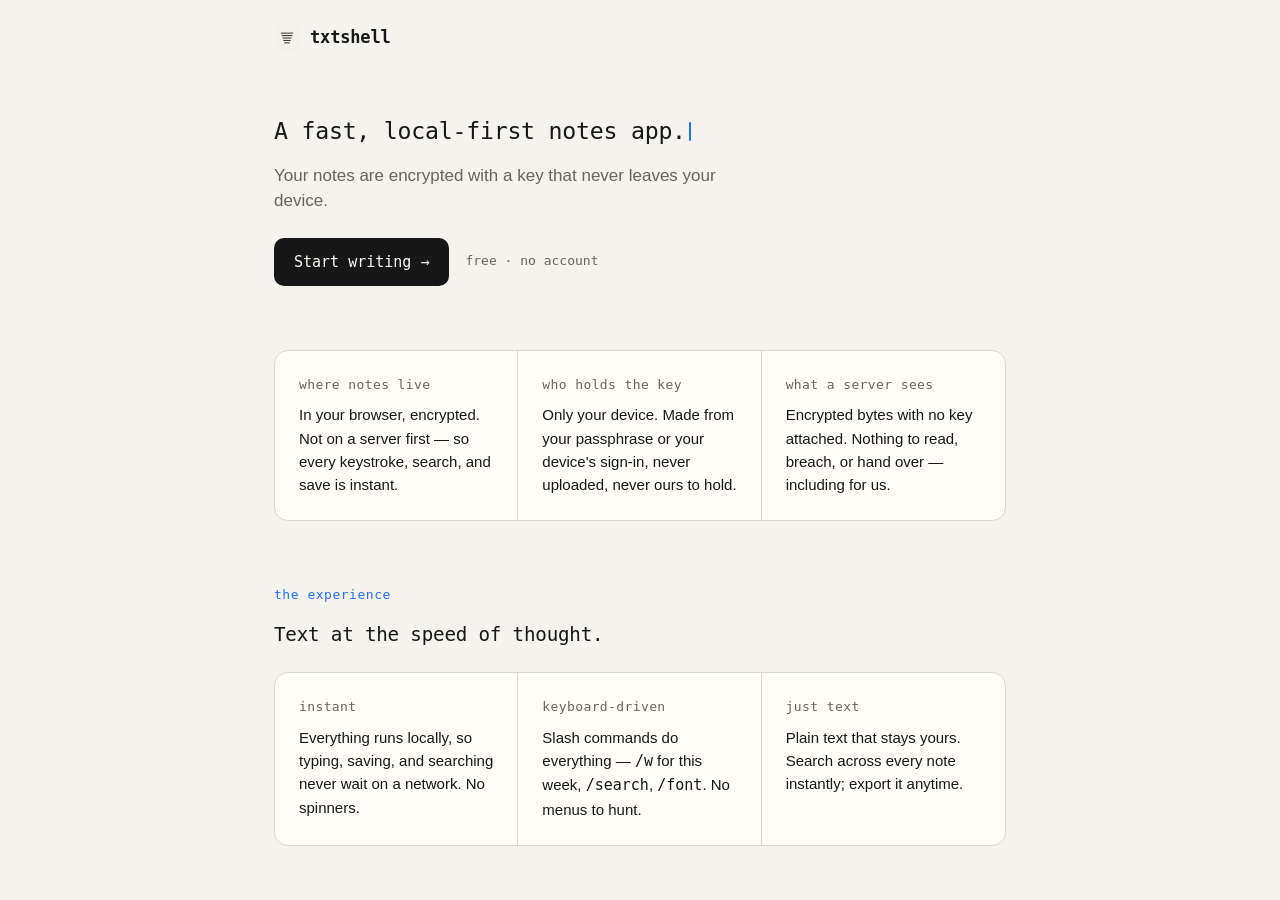
==== commit 032f6f07: "Security hardening (app): vault proof in the ladder, notices, the held reset; Pay card option C - ce" ====
--- a/index.html
+++ b/index.html
@@ -418,7 +418,7 @@
 
     <script src="./qrcode.js" integrity="sha384-74+AUd6tbAWrmm+GTFCXAWWFlqfuBEui1i9+CR7l70syLHvWFw8UwtK7zdW19BZI" crossorigin="anonymous"></script>
     <script src="./bip39-english.js?v=20261008-1"></script>
-    <script src="./central.js?v=20261025-3"></script>
-    <script src="./app.js?v=20261026-2"></script>
+    <script src="./central.js?v=20261026-1"></script>
+    <script src="./app.js?v=20261026-4"></script>
   </body>
 </html>
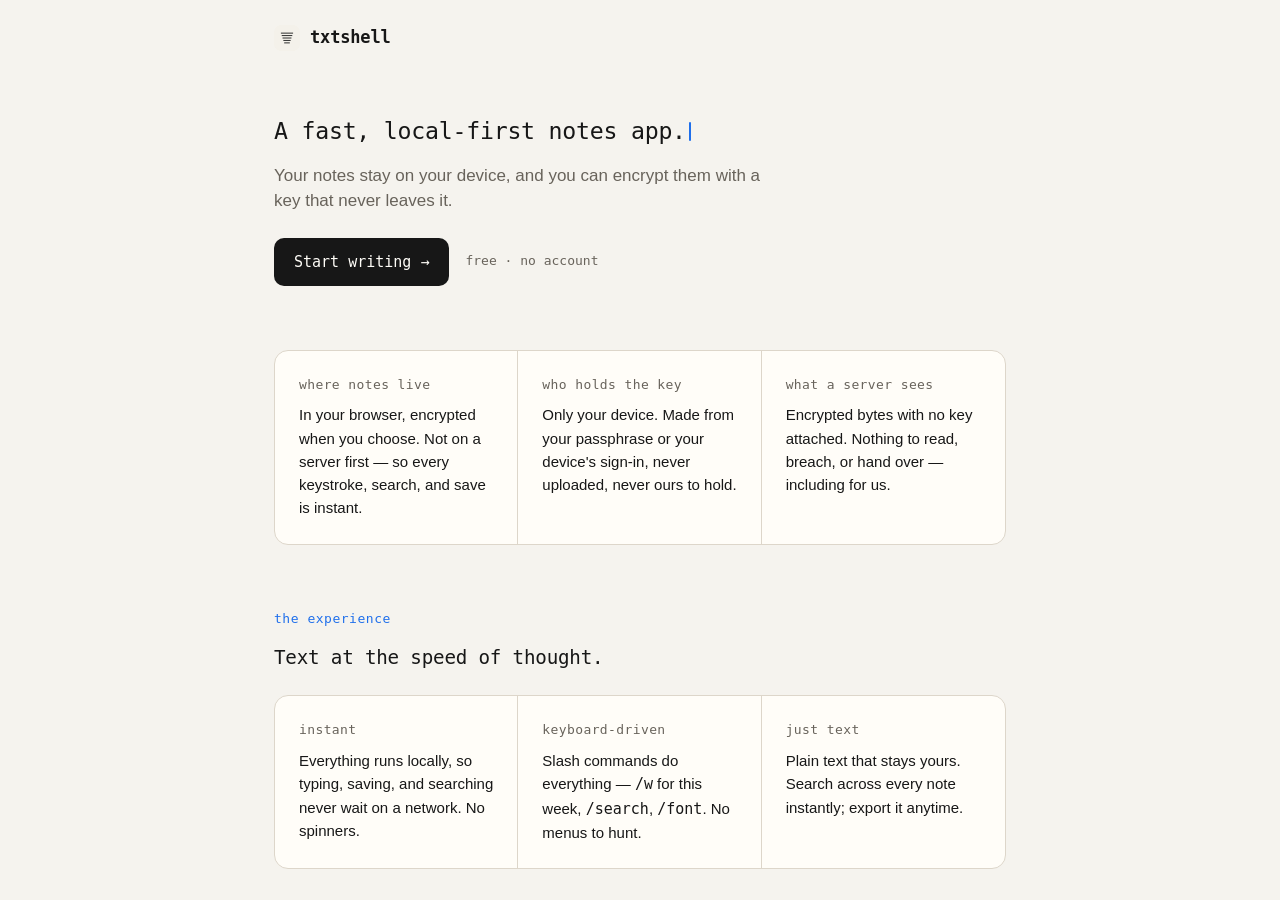
==== commit 669cda7f: "Legal fixes: the homepage no longer says local notes are encrypted by default (they are when you cho" ====
--- a/index.html
+++ b/index.html
@@ -3,7 +3,7 @@
   <head>
     <meta charset="UTF-8" />
     <meta name="viewport" content="width=device-width, initial-scale=1.0, viewport-fit=cover" />
-    <meta name="description" content="A fast, local-first notes app. Your notes are encrypted with a key that never leaves your device. Not held by us. Unreadable to anyone but you." />
+    <meta name="description" content="A fast, local-first notes app. Your notes stay in your browser. Encrypt them with a passphrase, or sync them end-to-end encrypted, with a key that never leaves your device." />
     <title>Txtshell</title>
     <link rel="icon" type="image/svg+xml" href="./logo-shell.svg" />
     <!-- Bump ?v= on every deploy that changes the file — index.html is no-cache,
@@ -309,7 +309,7 @@
 
         <section class="intro-hero">
           <h1 id="introHeadline" class="intro-headline">A fast, local-first notes app.<span class="intro-caret"></span></h1>
-          <p class="intro-proof">Your notes are encrypted with a key that never leaves your device.</p>
+          <p class="intro-proof">Your notes stay on your device, and you can encrypt them with a key that never leaves it.</p>
           <div class="intro-cta-row">
             <button id="introStartButton" class="intro-start" type="button">Start writing <span class="intro-arr">→</span></button>
             <span class="intro-ghost">free · no account</span>
@@ -319,7 +319,7 @@
         <div class="intro-strip">
           <div class="intro-strip-cell">
             <p class="intro-k">where notes live</p>
-            <p class="intro-v">In your browser, encrypted. Not on a server first — so every keystroke, search, and save is instant.</p>
+            <p class="intro-v">In your browser, encrypted when you choose. Not on a server first — so every keystroke, search, and save is instant.</p>
           </div>
           <div class="intro-strip-cell">
             <p class="intro-k">who holds the key</p>
@@ -357,7 +357,7 @@
             <div class="intro-tier">
               <div class="intro-tier-num">01</div>
               <h3>Free &amp; local</h3>
-              <p>Open it and write. Encrypted, stored in your browser locally.</p>
+              <p>Open it and write. Stored in your browser; encrypt it with a passphrase whenever you like.</p>
               <div class="intro-tier-price">Free forever</div>
             </div>
             <div class="intro-tier">
@@ -371,7 +371,7 @@
               <h3>Cloud sync</h3>
               <p>We handle sync across your devices — end-to-end encrypted, unreadable to us.</p>
               <div class="intro-tier-price" data-field="cloud-price">₹1,200 a year<span class="intro-soon" data-field="cloud-status"> · private beta</span></div>
-              <div class="intro-tier-note" data-field="cloud-note">About US$14. Shown in your currency at checkout, tax included.</div>
+              <div class="intro-tier-note" data-field="cloud-note">US$14.99. Shown in your currency at checkout, tax included.</div>
             </div>
           </div>
         </section>
@@ -418,7 +418,7 @@
 
     <script src="./qrcode.js" integrity="sha384-74+AUd6tbAWrmm+GTFCXAWWFlqfuBEui1i9+CR7l70syLHvWFw8UwtK7zdW19BZI" crossorigin="anonymous"></script>
     <script src="./bip39-english.js?v=20261008-1"></script>
-    <script src="./central.js?v=20261026-1"></script>
-    <script src="./app.js?v=20261026-4"></script>
+    <script src="./central.js?v=20261101-2"></script>
+    <script src="./app.js?v=20261101-2"></script>
   </body>
 </html>
